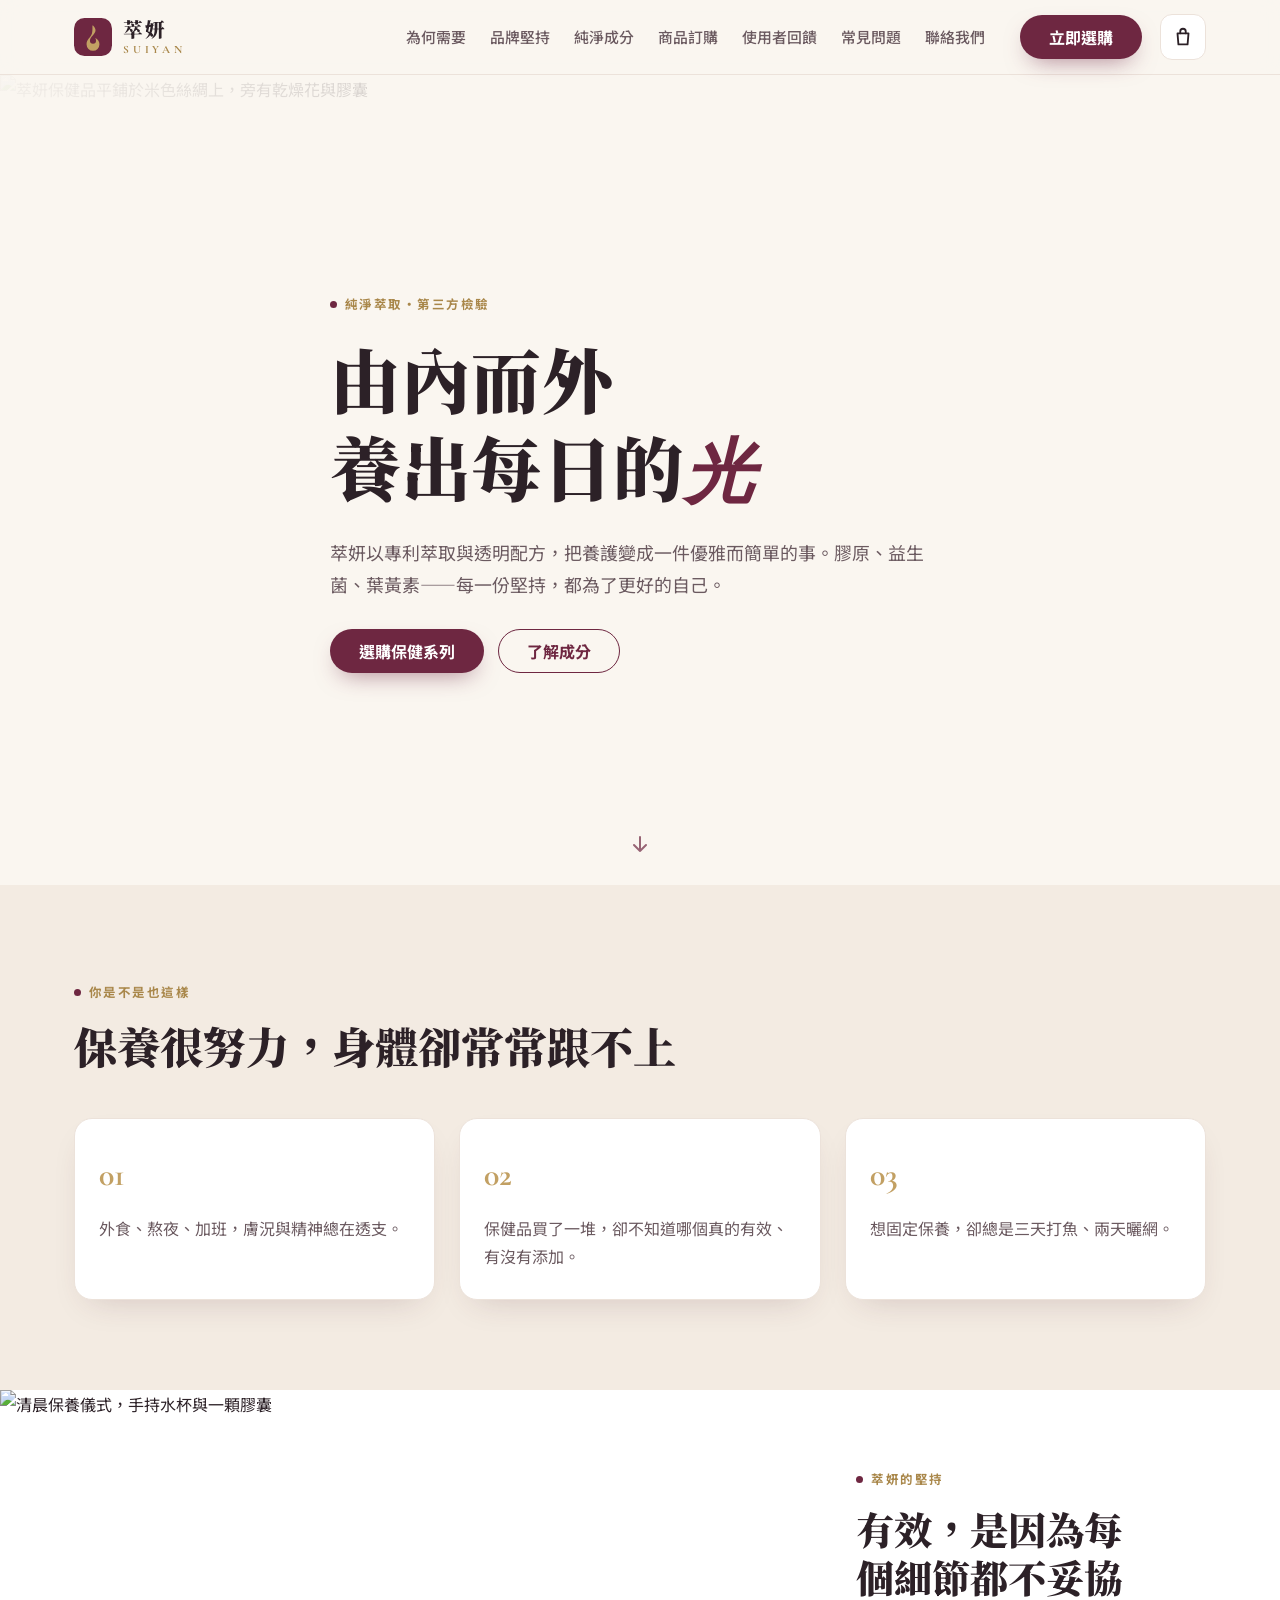
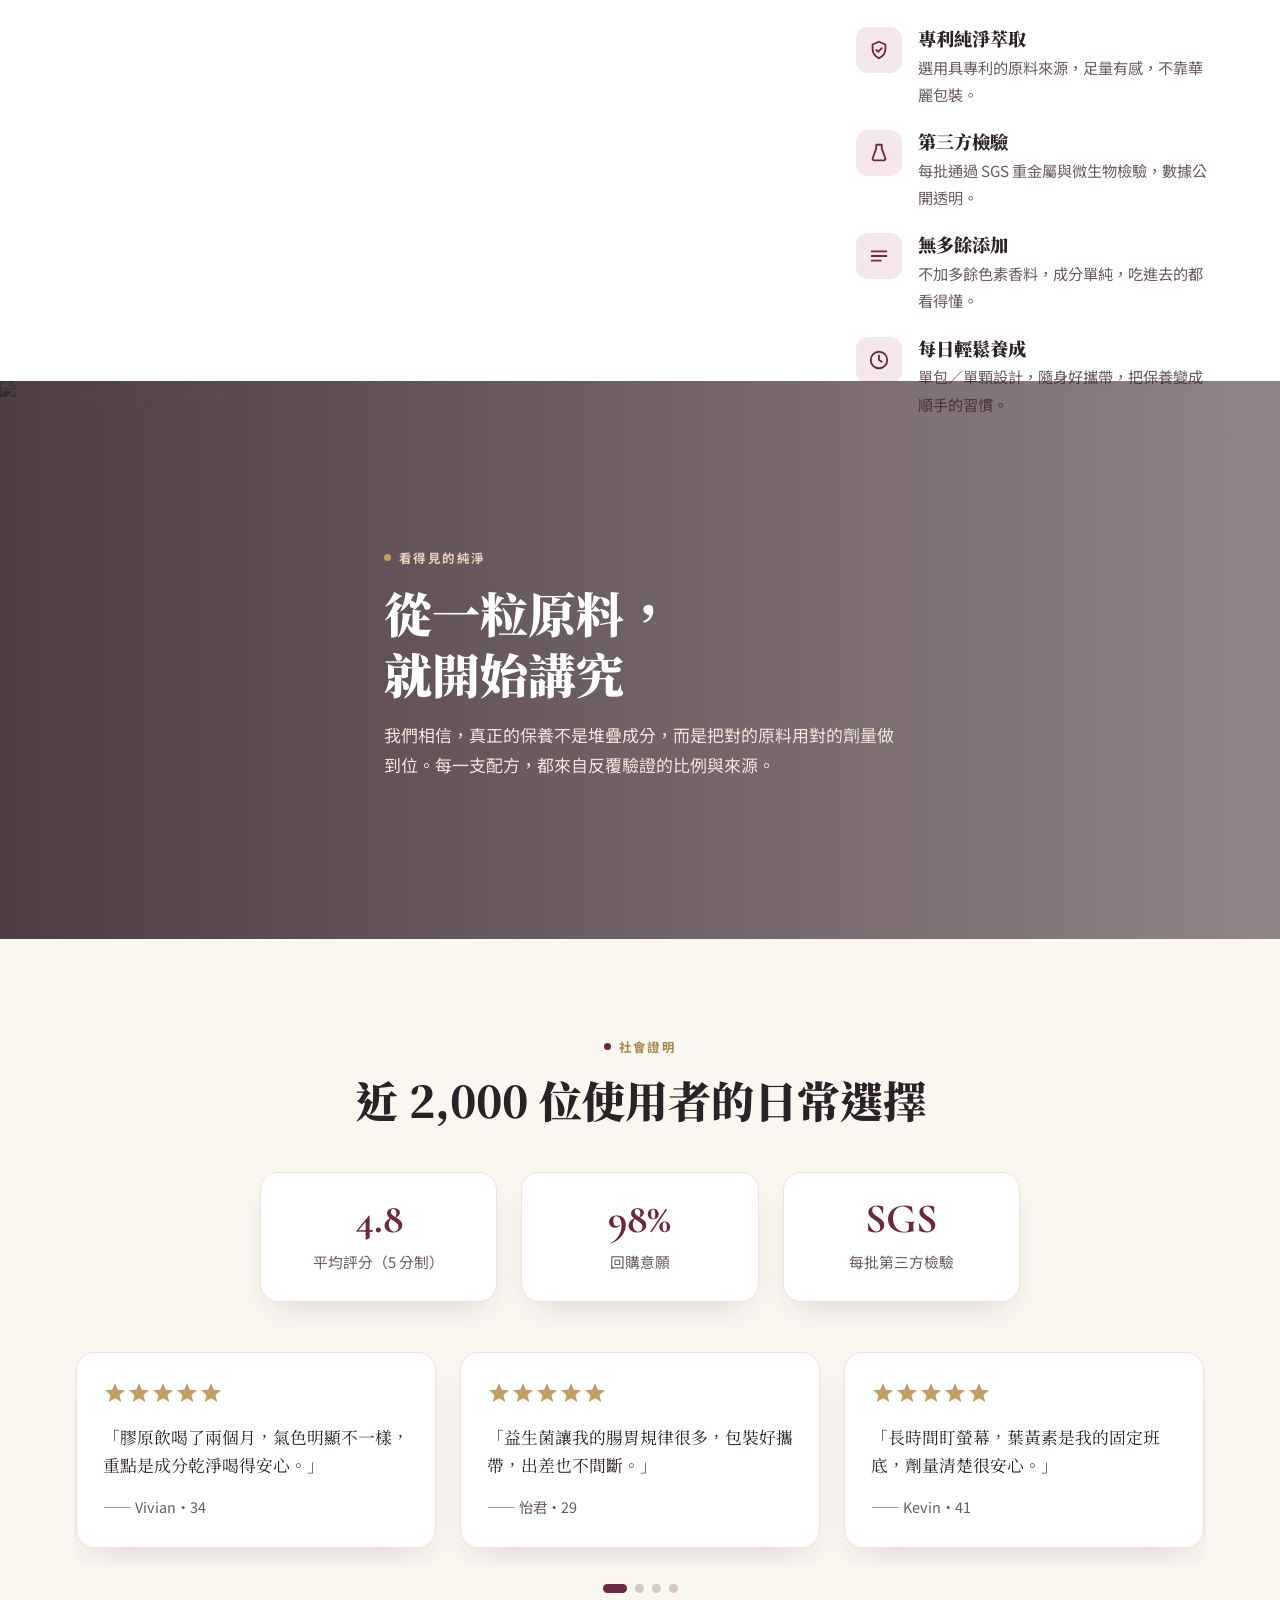
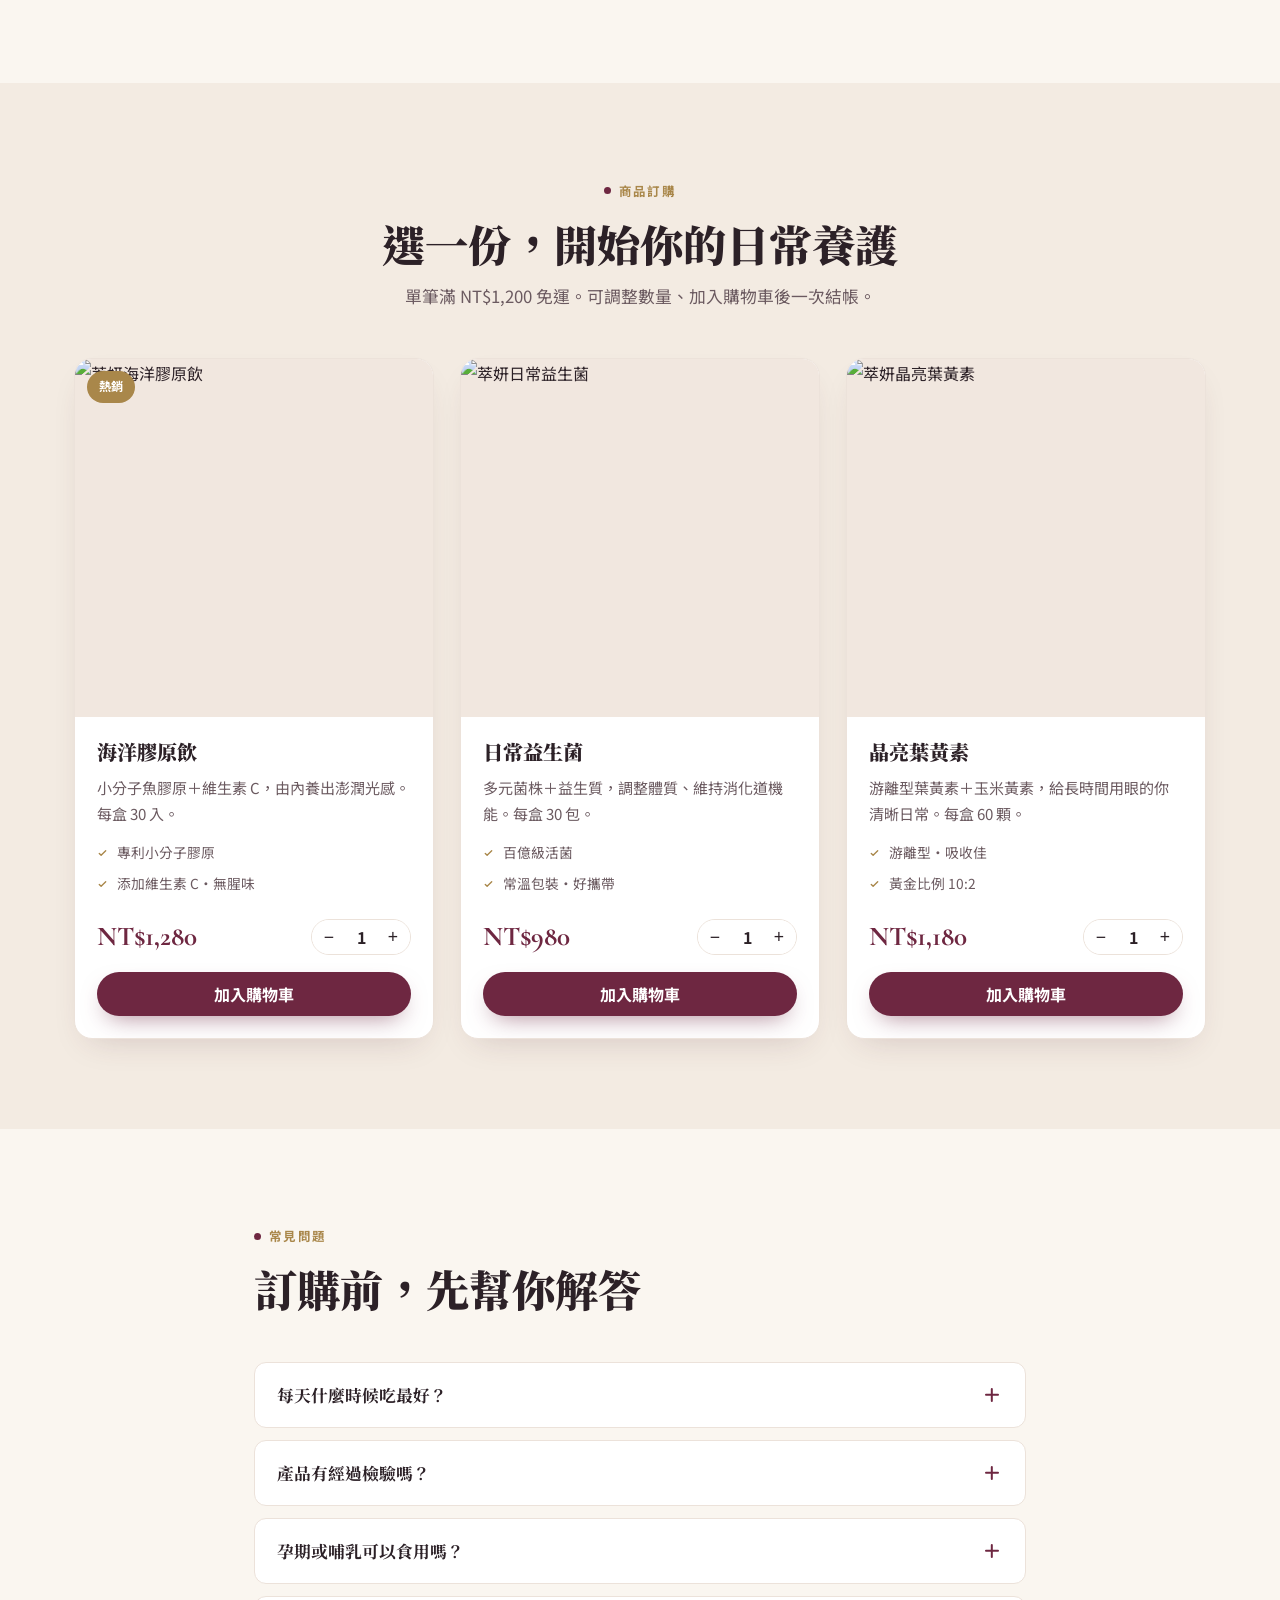
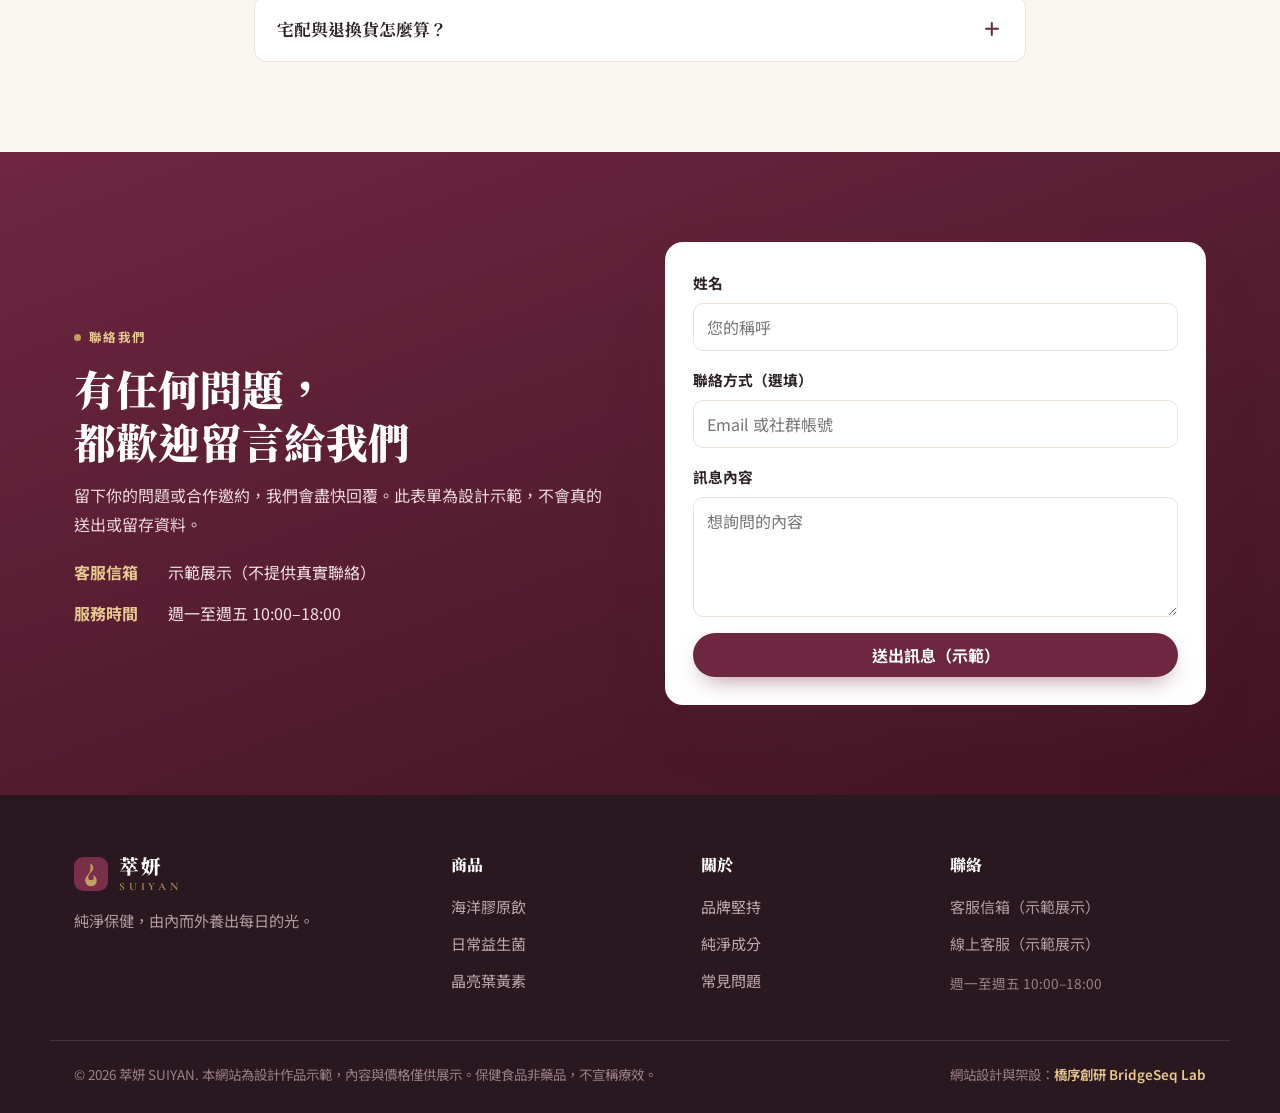
==== index.html @ cebebd24 "deploy suiyan full-image one-page landing (text + assets)" ====
<!DOCTYPE html>
<html lang="zh-Hant">
<head>
<meta charset="UTF-8">
<meta name="viewport" content="width=device-width, initial-scale=1">
<title>萃妍 SUIYAN｜由內而外的純淨保健・膠原・益生菌・葉黃素</title>
<meta name="description" content="萃妍 SUIYAN 是台灣純淨保健品牌，主打海洋膠原、日常益生菌與晶亮葉黃素。專利萃取、第三方檢驗、無多餘添加，把養護變成每日的儀式。線上訂購、宅配到府。">
<meta name="keywords" content="保健食品,膠原蛋白,益生菌,葉黃素,養顏,保養,維他命,女性保健,台灣保健品牌">
<link rel="canonical" href="https://izzo24.github.io/suiyan/">
<meta property="og:type" content="website">
<meta property="og:locale" content="zh_TW">
<meta property="og:site_name" content="萃妍 SUIYAN">
<meta property="og:title" content="萃妍 SUIYAN｜由內而外的純淨保健">
<meta property="og:description" content="海洋膠原、日常益生菌、晶亮葉黃素。專利萃取、第三方檢驗、無多餘添加，養出每日的光。">
<meta property="og:url" content="https://izzo24.github.io/suiyan/">
<meta property="og:image" content="https://izzo24.github.io/suiyan/images/hero.webp">
<meta name="twitter:card" content="summary_large_image">
<meta name="theme-color" content="#6e2741">
<link rel="icon" href="data:image/svg+xml,%3Csvg xmlns='http://www.w3.org/2000/svg' viewBox='0 0 32 32'%3E%3Crect width='32' height='32' rx='8' fill='%236e2741'/%3E%3Cpath d='M16 7c4 4 2 7-0 9-2 2-3 3.5-3 6a3 3 0 006 0c0-1-.3-2-1-3 2.5 1 4 3.2 4 6a6 6 0 11-12 0c0-4.6 4-6.6 5-10 .4-1.3.5-2.6 1-8z' fill='%23c2a063'/%3E%3C/svg%3E">
<link rel="preconnect" href="https://fonts.googleapis.com">
<link rel="preconnect" href="https://fonts.gstatic.com" crossorigin>
<link href="https://fonts.googleapis.com/css2?family=Cormorant+Garamond:wght@500;600;700&family=Noto+Serif+TC:wght@500;600;700;900&family=Noto+Sans+TC:wght@400;500;700&display=swap" rel="stylesheet">
<link rel="stylesheet" href="./assets/style.css">
<script type="application/ld+json">
{
  "@context":"https://schema.org",
  "@graph":[
    {"@type":"Organization","@id":"https://izzo24.github.io/suiyan/#org","name":"萃妍 SUIYAN","url":"https://izzo24.github.io/suiyan/","logo":"https://izzo24.github.io/suiyan/images/hero.webp","description":"台灣純淨保健品牌，膠原、益生菌、葉黃素。","areaServed":"TW"},
    {"@type":"WebSite","@id":"https://izzo24.github.io/suiyan/#web","url":"https://izzo24.github.io/suiyan/","name":"萃妍 SUIYAN","inLanguage":"zh-Hant","publisher":{"@id":"https://izzo24.github.io/suiyan/#org"}},
    {"@type":"Product","name":"萃妍保健系列","image":"https://izzo24.github.io/suiyan/images/p-collagen.webp","description":"海洋膠原、日常益生菌、晶亮葉黃素，專利萃取、第三方檢驗。","brand":{"@id":"https://izzo24.github.io/suiyan/#org"},"offers":{"@type":"AggregateOffer","priceCurrency":"TWD","lowPrice":"980","highPrice":"1280","offerCount":"3","availability":"https://schema.org/InStock"},"aggregateRating":{"@type":"AggregateRating","ratingValue":"4.8","reviewCount":"1924"}},
    {"@type":"FAQPage","mainEntity":[
      {"@type":"Question","name":"每天什麼時候吃最好？","acceptedAnswer":{"@type":"Answer","text":"膠原與葉黃素建議隨餐或餐後食用、吸收較佳；益生菌建議空腹或睡前。可依個人作息固定時間養成習慣。"}},
      {"@type":"Question","name":"產品有經過檢驗嗎？","acceptedAnswer":{"@type":"Answer","text":"全系列通過第三方 SGS 重金屬與微生物檢驗，並採用具專利的原料來源，成分透明。"}},
      {"@type":"Question","name":"孕期或哺乳可以食用嗎？","acceptedAnswer":{"@type":"Answer","text":"保健食品非藥品，孕期、哺乳或有特殊疾病、服藥者，建議先諮詢醫師或藥師後再食用。"}},
      {"@type":"Question","name":"宅配與退換貨？","acceptedAnswer":{"@type":"Answer","text":"全台本島宅配，單筆滿 NT$1,200 免運。未拆封商品 7 天鑑賞期內可退換。"}}
    ]},
    {"@type":"BreadcrumbList","itemListElement":[
      {"@type":"ListItem","position":1,"name":"首頁","item":"https://izzo24.github.io/suiyan/"},
      {"@type":"ListItem","position":2,"name":"商品","item":"https://izzo24.github.io/suiyan/#shop"},
      {"@type":"ListItem","position":3,"name":"聯絡","item":"https://izzo24.github.io/suiyan/#contact"}
    ]}
  ]
}
</script>
</head>
<body data-currency="NT$" data-ship-free="1200" data-ship-fee="120" data-add-label="已加入購物車" data-cart-title="購物車">
<a class="skip" href="#main">跳至主要內容</a>

<header class="nav" id="top">
  <div class="wrap nav__in">
    <a class="brand" href="#top" aria-label="萃妍 SUIYAN 首頁">
      <svg class="brand__mk" viewBox="0 0 40 40" width="38" height="38" aria-hidden="true"><rect width="40" height="40" rx="11" fill="#6e2741"/><path d="M20 8c4.5 4.4 2.4 7.6.2 9.8C18 20 16.8 21.6 16.8 24a3.2 3.2 0 006.4 0c0-1-.3-2-.9-2.9 2.7 1.1 4.5 3.6 4.5 6.6a6.8 6.8 0 11-13.6 0c0-5 4.4-7.2 5.6-11 .5-1.6.7-3.4.6-8.7z" fill="#c2a063"/></svg>
      <span class="brand__tx"><b>萃妍</b><i>SUIYAN</i></span>
    </a>
    <nav class="menu" id="menu" aria-label="主選單">
      <a href="#problem">為何需要</a>
      <a href="#why">品牌堅持</a>
      <a href="#ingredient">純淨成分</a>
      <a href="#shop">商品訂購</a>
      <a href="#reviews">使用者回饋</a>
      <a href="#faq">常見問題</a>
      <a href="#contact">聯絡我們</a>
    </nav>
    <a class="btn btn--cta nav__cta" href="#shop">立即選購</a>
    <button class="burger" id="burger" aria-label="開啟選單" aria-expanded="false" aria-controls="menu"><span></span><span></span><span></span></button>
  </div>
</header>

<main id="main">

  <!-- ① Hero 全圖 -->
  <section class="hero imgblock" id="hero">
    <div class="imgblock__bg"><img src="./images/hero.webp" alt="萃妍保健品平鋪於米色絲綢上，旁有乾燥花與膠囊" width="1376" height="768" fetchpriority="high"></div>
    <div class="wrap hero__in">
      <span class="eyebrow"><span class="dot"></span>純淨萃取・第三方檢驗</span>
      <h1>由內而外<br>養出每日的<span class="hl">光</span></h1>
      <p class="lede">萃妍以專利萃取與透明配方，把養護變成一件優雅而簡單的事。膠原、益生菌、葉黃素——每一份堅持，都為了更好的自己。</p>
      <div class="hero__cta">
        <a class="btn btn--cta" href="#shop">選購保健系列</a>
        <a class="btn btn--ghost" href="#ingredient">了解成分</a>
      </div>
    </div>
    <a class="scrollcue" href="#problem" aria-label="向下捲動"><svg viewBox="0 0 24 24" width="24" height="24" aria-hidden="true"><path d="M12 5v14M6 13l6 6 6-6" fill="none" stroke="currentColor" stroke-width="2" stroke-linecap="round" stroke-linejoin="round"/></svg></a>
  </section>

  <!-- ② 痛點 -->
  <section class="problem" id="problem">
    <div class="wrap problem__in">
      <header class="sec-head sec-head--left">
        <span class="eyebrow eyebrow--gold"><span class="dot"></span>你是不是也這樣</span>
        <h2>保養很努力，身體卻常常跟不上</h2>
      </header>
      <ul class="pains">
        <li><span class="pains__n">01</span><p>外食、熬夜、加班，膚況與精神總在透支。</p></li>
        <li><span class="pains__n">02</span><p>保健品買了一堆，卻不知道哪個真的有效、有沒有添加。</p></li>
        <li><span class="pains__n">03</span><p>想固定保養，卻總是三天打魚、兩天曬網。</p></li>
      </ul>
    </div>
  </section>

  <!-- ③ 解決方案 / 特色 -->
  <section class="why imgblock imgblock--split" id="why">
    <div class="imgblock__media"><img src="./images/lifestyle.webp" alt="清晨保養儀式，手持水杯與一顆膠囊" width="1200" height="896" loading="lazy"></div>
    <div class="why__copy">
      <span class="eyebrow eyebrow--gold"><span class="dot"></span>萃妍的堅持</span>
      <h2>有效，是因為每個細節都不妥協</h2>
      <div class="feats">
        <div class="feat"><span class="feat__ic"><svg viewBox="0 0 24 24" width="22" height="22" aria-hidden="true"><path d="M12 3l7 3v5c0 4.4-3 8-7 10-4-2-7-5.6-7-10V6l7-3z" fill="none" stroke="currentColor" stroke-width="2" stroke-linejoin="round"/><path d="M9 12l2 2 4-4" fill="none" stroke="currentColor" stroke-width="2" stroke-linecap="round" stroke-linejoin="round"/></svg></span><div><h3>專利純淨萃取</h3><p>選用具專利的原料來源，足量有感，不靠華麗包裝。</p></div></div>
        <div class="feat"><span class="feat__ic"><svg viewBox="0 0 24 24" width="22" height="22" aria-hidden="true"><path d="M9 3h6v4l4 11a2 2 0 01-2 2H7a2 2 0 01-2-2L9 7V3z" fill="none" stroke="currentColor" stroke-width="2" stroke-linejoin="round"/></svg></span><div><h3>第三方檢驗</h3><p>每批通過 SGS 重金屬與微生物檢驗，數據公開透明。</p></div></div>
        <div class="feat"><span class="feat__ic"><svg viewBox="0 0 24 24" width="22" height="22" aria-hidden="true"><path d="M4 7h16M4 12h16M4 17h10" stroke="currentColor" stroke-width="2" stroke-linecap="round"/></svg></span><div><h3>無多餘添加</h3><p>不加多餘色素香料，成分單純，吃進去的都看得懂。</p></div></div>
        <div class="feat"><span class="feat__ic"><svg viewBox="0 0 24 24" width="22" height="22" aria-hidden="true"><circle cx="12" cy="12" r="9" fill="none" stroke="currentColor" stroke-width="2"/><path d="M12 7v5l3 2" fill="none" stroke="currentColor" stroke-width="2" stroke-linecap="round" stroke-linejoin="round"/></svg></span><div><h3>每日輕鬆養成</h3><p>單包／單顆設計，隨身好攜帶，把保養變成順手的習慣。</p></div></div>
      </div>
    </div>
  </section>

  <!-- ⑤ 成分全圖 -->
  <section class="ingredient imgblock" id="ingredient">
    <div class="imgblock__bg imgblock__bg--dim"><img src="./images/ingredient.webp" alt="海洋膠原粉末與植萃成分特寫" width="1200" height="896" loading="lazy"></div>
    <div class="wrap ingredient__in">
      <span class="eyebrow eyebrow--w"><span class="dot"></span>看得見的純淨</span>
      <h2>從一粒原料，<br>就開始講究</h2>
      <p>我們相信，真正的保養不是堆疊成分，而是把對的原料用對的劑量做到位。每一支配方，都來自反覆驗證的比例與來源。</p>
    </div>
  </section>

  <!-- ④ 社會證明 -->
  <section class="proof" id="reviews">
    <div class="wrap">
      <header class="sec-head">
        <span class="eyebrow eyebrow--gold eyebrow--c"><span class="dot"></span>社會證明</span>
        <h2>近 2,000 位使用者的日常選擇</h2>
      </header>
      <div class="stats3">
        <div class="stat3"><b>4.8</b><span>平均評分（5 分制）</span></div>
        <div class="stat3"><b>98%</b><span>回購意願</span></div>
        <div class="stat3"><b>SGS</b><span>每批第三方檢驗</span></div>
      </div>
      <div class="rev-track" id="revTrack">
        <figure class="card rev"><div class="stars" data-rating="5" role="img" aria-label="五顆星"></div><blockquote>「膠原飲喝了兩個月，氣色明顯不一樣，重點是成分乾淨喝得安心。」</blockquote><figcaption>—— Vivian・34</figcaption></figure>
        <figure class="card rev"><div class="stars" data-rating="5" role="img" aria-label="五顆星"></div><blockquote>「益生菌讓我的腸胃規律很多，包裝好攜帶，出差也不間斷。」</blockquote><figcaption>—— 怡君・29</figcaption></figure>
        <figure class="card rev"><div class="stars" data-rating="5" role="img" aria-label="五顆星"></div><blockquote>「長時間盯螢幕，葉黃素是我的固定班底，劑量清楚很安心。」</blockquote><figcaption>—— Kevin・41</figcaption></figure>
        <figure class="card rev"><div class="stars" data-rating="4" role="img" aria-label="四顆星"></div><blockquote>「質感很好，回購很方便。希望之後有更多組合優惠。」</blockquote><figcaption>—— 雅婷・37</figcaption></figure>
      </div>
      <div class="rev-dots" id="revDots" aria-hidden="true"></div>
    </div>
  </section>

  <!-- 商品區 + 購物車 -->
  <section class="shop" id="shop">
    <div class="wrap">
      <header class="sec-head">
        <span class="eyebrow eyebrow--gold eyebrow--c"><span class="dot"></span>商品訂購</span>
        <h2>選一份，開始你的日常養護</h2>
        <p>單筆滿 NT$1,200 免運。可調整數量、加入購物車後一次結帳。</p>
      </header>
      <div class="shopgrid">
        <article class="shopcard">
          <div class="shopcard__img"><img src="./images/p-collagen.webp" alt="萃妍海洋膠原飲" width="600" height="600" loading="lazy"><span class="tag tag--gold">熱銷</span></div>
          <div class="shopcard__body">
            <h3>海洋膠原飲</h3>
            <p>小分子魚膠原＋維生素 C，由內養出澎潤光感。每盒 30 入。</p>
            <ul class="spec"><li>專利小分子膠原</li><li>添加維生素 C・無腥味</li></ul>
            <div class="shopcard__buy">
              <span class="price">NT$1,280</span>
              <div class="qtypick" aria-label="數量"><button class="qtypick__b" data-d="dec" type="button" aria-label="減少">−</button><span class="qtypick__n">1</span><button class="qtypick__b" data-d="inc" type="button" aria-label="增加">+</button></div>
            </div>
            <button class="btn btn--cta btn--block add" data-name="海洋膠原飲（30入）">加入購物車</button>
          </div>
        </article>
        <article class="shopcard">
          <div class="shopcard__img"><img src="./images/p-probiotic.webp" alt="萃妍日常益生菌" width="600" height="600" loading="lazy"></div>
          <div class="shopcard__body">
            <h3>日常益生菌</h3>
            <p>多元菌株＋益生質，調整體質、維持消化道機能。每盒 30 包。</p>
            <ul class="spec"><li>百億級活菌</li><li>常溫包裝・好攜帶</li></ul>
            <div class="shopcard__buy">
              <span class="price">NT$980</span>
              <div class="qtypick" aria-label="數量"><button class="qtypick__b" data-d="dec" type="button" aria-label="減少">−</button><span class="qtypick__n">1</span><button class="qtypick__b" data-d="inc" type="button" aria-label="增加">+</button></div>
            </div>
            <button class="btn btn--cta btn--block add" data-name="日常益生菌（30包）">加入購物車</button>
          </div>
        </article>
        <article class="shopcard">
          <div class="shopcard__img"><img src="./images/p-lutein.webp" alt="萃妍晶亮葉黃素" width="600" height="600" loading="lazy"></div>
          <div class="shopcard__body">
            <h3>晶亮葉黃素</h3>
            <p>游離型葉黃素＋玉米黃素，給長時間用眼的你清晰日常。每盒 60 顆。</p>
            <ul class="spec"><li>游離型・吸收佳</li><li>黃金比例 10:2</li></ul>
            <div class="shopcard__buy">
              <span class="price">NT$1,180</span>
              <div class="qtypick" aria-label="數量"><button class="qtypick__b" data-d="dec" type="button" aria-label="減少">−</button><span class="qtypick__n">1</span><button class="qtypick__b" data-d="inc" type="button" aria-label="增加">+</button></div>
            </div>
            <button class="btn btn--cta btn--block add" data-name="晶亮葉黃素（60顆）">加入購物車</button>
          </div>
        </article>
      </div>
    </div>
  </section>

  <!-- FAQ -->
  <section class="faq" id="faq">
    <div class="wrap faq__in">
      <header class="sec-head sec-head--left">
        <span class="eyebrow eyebrow--gold"><span class="dot"></span>常見問題</span>
        <h2>訂購前，先幫你解答</h2>
      </header>
      <div class="acc" id="acc">
        <div class="acc__item"><button class="acc__q" aria-expanded="false">每天什麼時候吃最好？<span class="acc__ic" aria-hidden="true"></span></button><div class="acc__a"><p>膠原與葉黃素建議隨餐或餐後食用、吸收較佳；益生菌建議空腹或睡前。可依個人作息固定時間養成習慣。</p></div></div>
        <div class="acc__item"><button class="acc__q" aria-expanded="false">產品有經過檢驗嗎？<span class="acc__ic" aria-hidden="true"></span></button><div class="acc__a"><p>全系列通過第三方 SGS 重金屬與微生物檢驗，並採用具專利的原料來源，成分透明。</p></div></div>
        <div class="acc__item"><button class="acc__q" aria-expanded="false">孕期或哺乳可以食用嗎？<span class="acc__ic" aria-hidden="true"></span></button><div class="acc__a"><p>保健食品非藥品，孕期、哺乳或有特殊疾病、服藥者，建議先諮詢醫師或藥師後再食用。</p></div></div>
        <div class="acc__item"><button class="acc__q" aria-expanded="false">宅配與退換貨怎麼算？<span class="acc__ic" aria-hidden="true"></span></button><div class="acc__a"><p>全台本島宅配，單筆滿 NT$1,200 免運。未拆封商品於 7 天鑑賞期內可退換（此為示範說明）。</p></div></div>
      </div>
    </div>
  </section>

  <!-- 聯絡 CTA + 表單 -->
  <section class="contact" id="contact">
    <div class="wrap contact__in">
      <div class="contact__copy">
        <span class="eyebrow eyebrow--gold"><span class="dot"></span>聯絡我們</span>
        <h2>有任何問題，<br>都歡迎留言給我們</h2>
        <p>留下你的問題或合作邀約，我們會盡快回覆。此表單為設計示範，不會真的送出或留存資料。</p>
        <ul class="contact__meta">
          <li><b>客服信箱</b><span>示範展示（不提供真實聯絡）</span></li>
          <li><b>服務時間</b><span>週一至週五 10:00–18:00</span></li>
        </ul>
      </div>
      <form class="contactform" id="contactForm" novalidate>
        <label class="cfield"><span>姓名</span><input type="text" name="name" placeholder="您的稱呼" autocomplete="off" required></label>
        <label class="cfield"><span>聯絡方式（選填）</span><input type="text" name="contact" placeholder="Email 或社群帳號" autocomplete="off"></label>
        <label class="cfield"><span>訊息內容</span><textarea name="msg" rows="4" placeholder="想詢問的內容"></textarea></label>
        <button type="submit" class="btn btn--cta btn--block">送出訊息（示範）</button>
      </form>
    </div>
  </section>

</main>

<footer class="foot">
  <div class="wrap foot__in">
    <div class="foot__brand">
      <a class="brand brand--foot" href="#top" aria-label="萃妍 SUIYAN">
        <svg class="brand__mk" viewBox="0 0 40 40" width="34" height="34" aria-hidden="true"><rect width="40" height="40" rx="11" fill="#7a2e49"/><path d="M20 8c4.5 4.4 2.4 7.6.2 9.8C18 20 16.8 21.6 16.8 24a3.2 3.2 0 006.4 0c0-1-.3-2-.9-2.9 2.7 1.1 4.5 3.6 4.5 6.6a6.8 6.8 0 11-13.6 0c0-5 4.4-7.2 5.6-11 .5-1.6.7-3.4.6-8.7z" fill="#c2a063"/></svg>
        <span class="brand__tx"><b>萃妍</b><i>SUIYAN</i></span>
      </a>
      <p>純淨保健，由內而外養出每日的光。</p>
    </div>
    <nav class="foot__col" aria-label="商品"><h4>商品</h4><a href="#shop">海洋膠原飲</a><a href="#shop">日常益生菌</a><a href="#shop">晶亮葉黃素</a></nav>
    <nav class="foot__col" aria-label="關於"><h4>關於</h4><a href="#why">品牌堅持</a><a href="#ingredient">純淨成分</a><a href="#faq">常見問題</a></nav>
    <div class="foot__col"><h4>聯絡</h4><span class="foot__static">客服信箱（示範展示）</span><span class="foot__static">線上客服（示範展示）</span><p class="foot__hours">週一至週五 10:00–18:00</p></div>
  </div>
  <div class="wrap foot__btm">
    <small>© 2026 萃妍 SUIYAN. 本網站為設計作品示範，內容與價格僅供展示。保健食品非藥品，不宣稱療效。</small>
    <small class="foot__credit">網站設計與架設：<a href="https://bridgeseqlab.com" target="_blank" rel="noopener">橋序創研 BridgeSeq Lab</a></small>
  </div>
</footer>

<a class="floatcta" href="#shop" aria-label="前往選購">立即選購</a>
<button class="totop" id="totop" aria-label="回到頂端"><svg viewBox="0 0 24 24" width="22" height="22" aria-hidden="true"><path d="M12 19V6M6 12l6-6 6 6" fill="none" stroke="currentColor" stroke-width="2.2" stroke-linecap="round" stroke-linejoin="round"/></svg></button>
<div class="toast" id="toast" role="status" aria-live="polite"></div>
<script src="./assets/app.js" defer></script>
</body>
</html>
---- assets/style.css ----
:root{
  --bg:#faf6f0; --ink:#2c2127; --ink-2:#6b5a60; --wine:#6e2741; --wine-d:#511b30;
  --rose:#c98a8a; --gold:#c2a063; --gold-d:#a9874a; --line:#ece2da; --panel:#ffffff; --cream-2:#f3ebe2;
  --r:18px; --r-sm:12px; --maxw:1180px;
  --shadow:0 14px 34px -16px rgba(80,40,55,.22); --shadow-lg:0 28px 64px -26px rgba(80,40,55,.34);
  --serif:"Noto Serif TC",serif; --cor:"Cormorant Garamond",serif; --tc:"Noto Sans TC",system-ui,sans-serif;
  --c-accent:#6e2741; --c-accent2:#a9874a; --c-ink:#2c2127; --c-muted:#6b5a60; --c-panel:#ffffff; --c-soft:#faf6f0; --c-line:#ece2da; --c-onacc:#ffffff;
}
*{box-sizing:border-box;margin:0;padding:0}
html{scroll-behavior:smooth;-webkit-text-size-adjust:100%}
body{font-family:var(--tc);color:var(--ink);background:var(--bg);line-height:1.78;overflow-x:hidden}
img{max-width:100%;height:auto;display:block}
a{color:inherit;text-decoration:none}
h1,h2,h3,h4{line-height:1.26;text-wrap:balance;font-family:var(--serif);font-weight:900}
p{text-wrap:pretty}
.wrap{width:100%;max-width:var(--maxw);margin:0 auto;padding:0 24px}
.skip{position:absolute;left:-999px;top:0;background:var(--wine);color:#fff;padding:10px 16px;border-radius:0 0 10px 0;z-index:300}
.skip:focus{left:0}

.btn{display:inline-flex;align-items:center;justify-content:center;gap:8px;font-family:var(--tc);font-weight:700;font-size:1rem;padding:13px 28px;border-radius:999px;border:1.5px solid transparent;cursor:pointer;transition:.22s ease;white-space:nowrap;line-height:1}
.btn--cta{background:var(--wine);color:#fff;box-shadow:0 10px 24px -10px rgba(110,39,65,.6)}
.btn--cta:hover{background:var(--wine-d);transform:translateY(-2px)}
.btn--ghost{background:transparent;color:var(--wine);border-color:var(--wine)}
.btn--ghost:hover{background:var(--wine);color:#fff}
.btn--block{width:100%}

.eyebrow{display:inline-flex;align-items:center;gap:8px;font-family:var(--tc);font-weight:700;font-size:.78rem;letter-spacing:.2em;color:var(--gold-d)}
.eyebrow .dot{width:7px;height:7px;border-radius:50%;background:var(--wine);display:inline-block}
.eyebrow--gold{color:var(--gold-d)}.eyebrow--w{color:#e8d2b8}.eyebrow--w .dot{background:var(--gold)}
.eyebrow--c{justify-content:center}
.sec-head{max-width:680px;margin:0 auto 46px;text-align:center}
.sec-head--left{text-align:left;margin-left:0}
.sec-head h2{font-size:clamp(1.8rem,3.8vw,2.7rem);margin:14px 0 12px}
.sec-head p{color:var(--ink-2);font-size:1.05rem}

.nav{position:sticky;top:0;z-index:100;background:rgba(250,246,240,.86);backdrop-filter:blur(12px);border-bottom:1px solid var(--line)}
.nav__in{display:flex;align-items:center;gap:18px;height:74px}
.brand{display:flex;align-items:center;gap:11px}
.brand__tx{display:flex;flex-direction:column;line-height:1.1;gap:4px}
.brand__tx b{font-family:var(--serif);font-size:1.24rem;font-weight:900;letter-spacing:.08em;color:var(--ink)}
.brand__tx i{font-family:var(--cor);font-style:normal;font-weight:700;font-size:.7rem;letter-spacing:.34em;color:var(--gold-d)}
.menu{display:flex;gap:2px;margin-left:auto}
.menu a{font-size:.93rem;font-weight:500;color:var(--ink-2);padding:8px 11px;border-radius:8px;transition:.18s}
.menu a:hover{color:var(--wine);background:#f1e7df}
.nav__cta{margin-left:6px}
.burger{display:none;flex-direction:column;gap:5px;width:46px;height:46px;border:1px solid var(--line);border-radius:12px;background:#fff;cursor:pointer;align-items:center;justify-content:center}
.burger span{width:22px;height:2.4px;background:var(--wine);border-radius:2px;transition:.25s}
.burger[aria-expanded="true"] span:nth-child(1){transform:translateY(7.4px) rotate(45deg)}
.burger[aria-expanded="true"] span:nth-child(2){opacity:0}
.burger[aria-expanded="true"] span:nth-child(3){transform:translateY(-7.4px) rotate(-45deg)}

section{padding:90px 0}

/* image blocks */
.imgblock{position:relative}
.imgblock__bg{position:absolute;inset:0;z-index:0}
.imgblock__bg img{width:100%;height:100%;object-fit:cover}
.imgblock__bg--dim::after{content:"";position:absolute;inset:0;background:linear-gradient(90deg,rgba(40,20,30,.82),rgba(40,20,30,.5))}

/* hero */
.hero{min-height:90vh;display:flex;align-items:center;overflow:hidden}
.hero .imgblock__bg::after{content:"";position:absolute;inset:0;background:linear-gradient(90deg,rgba(250,246,240,.96) 0%,rgba(250,246,240,.8) 40%,rgba(250,246,240,.25) 100%)}
.hero__in{position:relative;z-index:2;max-width:620px;padding:90px 0}
.hero h1{font-size:clamp(2.6rem,6vw,4.4rem);margin:18px 0 18px;letter-spacing:.01em}
.hero h1 .hl{color:var(--wine);font-style:italic;font-family:var(--cor)}
.lede{font-size:1.12rem;color:var(--ink-2);max-width:34em}
.hero__cta{display:flex;gap:14px;margin-top:28px;flex-wrap:wrap}
.scrollcue{position:absolute;left:50%;bottom:22px;transform:translateX(-50%);color:var(--wine);z-index:2;opacity:.7;animation:bob 1.8s ease-in-out infinite}
@keyframes bob{0%,100%{transform:translate(-50%,0)}50%{transform:translate(-50%,7px)}}

/* problem */
.problem{background:var(--cream-2)}
.pains{list-style:none;display:grid;grid-template-columns:repeat(3,1fr);gap:24px;margin-top:8px}
.pains li{background:var(--panel);border:1px solid var(--line);border-radius:var(--r);padding:28px 24px;box-shadow:var(--shadow)}
.pains__n{font-family:var(--cor);font-size:2rem;font-weight:700;color:var(--gold)}
.pains p{margin-top:10px;color:var(--ink-2)}

/* why split */
.imgblock--split{display:grid;grid-template-columns:1fr 1fr;gap:0;align-items:stretch;padding:0;background:var(--panel)}
.imgblock--split .imgblock__media{min-height:100%}
.imgblock--split .imgblock__media img{width:100%;height:100%;object-fit:cover;min-height:420px}
.why__copy{padding:72px clamp(24px,5vw,72px)}
.why__copy h2{font-size:clamp(1.7rem,3.2vw,2.4rem);margin:14px 0 26px}
.feats{display:flex;flex-direction:column;gap:22px}
.feat{display:flex;gap:16px;align-items:flex-start}
.feat__ic{flex:none;width:46px;height:46px;border-radius:12px;background:#f3e7ea;color:var(--wine);display:flex;align-items:center;justify-content:center}
.feat h3{font-size:1.14rem;margin-bottom:4px}
.feat p{color:var(--ink-2);font-size:.95rem}

/* ingredient full image */
.ingredient{min-height:62vh;display:flex;align-items:center;overflow:hidden;color:#fff}
.ingredient__in{position:relative;z-index:2;max-width:560px}
.ingredient h2{font-size:clamp(1.9rem,4vw,3rem);color:#fff;margin:14px 0 16px}
.ingredient p{color:#f0e6dc;font-size:1.06rem}

/* proof */
.proof{background:var(--bg)}
.stats3{display:grid;grid-template-columns:repeat(3,1fr);gap:24px;max-width:760px;margin:0 auto 44px}
.stat3{text-align:center;background:var(--panel);border:1px solid var(--line);border-radius:var(--r);padding:26px 18px;box-shadow:var(--shadow)}
.stat3 b{display:block;font-family:var(--cor);font-size:2.6rem;font-weight:700;color:var(--wine);line-height:1}
.stat3 span{display:block;margin-top:8px;color:var(--ink-2);font-size:.92rem}
.rev-track{display:flex;gap:24px;overflow-x:auto;scroll-snap-type:x mandatory;padding:6px 2px 18px;-webkit-overflow-scrolling:touch;scrollbar-width:none}
.rev-track::-webkit-scrollbar{display:none}
.card{background:var(--panel);border:1px solid var(--line);border-radius:var(--r);box-shadow:var(--shadow)}
.rev{flex:0 0 360px;max-width:88vw;scroll-snap-align:center;padding:28px 26px}
.rev blockquote{font-family:var(--serif);font-size:1.05rem;color:var(--ink);margin-bottom:14px;line-height:1.7}
.rev figcaption{color:var(--ink-2);font-size:.9rem}
.rev-dots{display:flex;gap:8px;justify-content:center;margin-top:18px}
.rev-dots button{width:9px;height:9px;border-radius:50%;border:none;background:#d9c8bd;cursor:pointer;transition:.2s;padding:0}
.rev-dots button[aria-current="true"]{background:var(--wine);width:24px;border-radius:999px}

/* shop */
.shop{background:var(--cream-2)}
.shopgrid{display:grid;grid-template-columns:repeat(3,1fr);gap:26px}
.shopcard{background:var(--panel);border:1px solid var(--line);border-radius:var(--r);overflow:hidden;box-shadow:var(--shadow);display:flex;flex-direction:column;transition:.25s}
.shopcard:hover{transform:translateY(-4px);box-shadow:var(--shadow-lg)}
.shopcard__img{position:relative;aspect-ratio:1/1;overflow:hidden;background:#f1e7df}
.shopcard__img img{width:100%;height:100%;object-fit:cover;transition:.5s}
.shopcard:hover .shopcard__img img{transform:scale(1.05)}
.tag{position:absolute;top:12px;left:12px;background:var(--wine);color:#fff;font-size:.76rem;font-weight:700;padding:5px 12px;border-radius:999px}
.tag--gold{background:var(--gold-d)}
.shopcard__body{padding:22px;display:flex;flex-direction:column;gap:10px;flex:1}
.shopcard__body h3{font-size:1.26rem}
.shopcard__body>p{color:var(--ink-2);font-size:.94rem}
.spec{list-style:none;display:flex;flex-direction:column;gap:6px;margin:2px 0}
.spec li{position:relative;padding-left:20px;font-size:.86rem;color:var(--ink-2)}
.spec li::before{content:"";position:absolute;left:0;top:8px;width:11px;height:11px;border-radius:50%;background-image:url("data:image/svg+xml,%3Csvg xmlns='http://www.w3.org/2000/svg' viewBox='0 0 24 24'%3E%3Cpath d='M5 12l4 4 10-10' fill='none' stroke='%23a9874a' stroke-width='3' stroke-linecap='round' stroke-linejoin='round'/%3E%3C/svg%3E");background-size:11px;background-repeat:no-repeat}
.shopcard__buy{display:flex;align-items:center;justify-content:space-between;gap:12px;margin-top:auto;padding-top:6px}
.price{font-family:var(--cor);font-size:1.7rem;font-weight:700;color:var(--wine);white-space:nowrap}
.qtypick{display:inline-flex;align-items:center;border:1px solid var(--line);border-radius:999px;overflow:hidden}
.qtypick__b{width:34px;height:34px;border:none;background:var(--panel);color:var(--ink);font-size:1.1rem;cursor:pointer;line-height:1}
.qtypick__b:hover{background:var(--wine);color:#fff}
.qtypick__n{min-width:30px;text-align:center;font-weight:700}

/* faq */
.faq{background:var(--bg)}
.faq__in{max-width:820px;margin:0 auto}
.acc{margin-top:26px;display:flex;flex-direction:column;gap:12px}
.acc__item{border:1px solid var(--line);border-radius:var(--r-sm);overflow:hidden;background:var(--panel)}
.acc__q{width:100%;text-align:left;background:none;border:none;padding:20px 22px;font-family:var(--serif);font-size:1.05rem;font-weight:700;color:var(--ink);cursor:pointer;display:flex;justify-content:space-between;align-items:center;gap:16px}
.acc__ic{flex:none;width:22px;height:22px;position:relative}
.acc__ic::before,.acc__ic::after{content:"";position:absolute;background:var(--wine);border-radius:2px;left:50%;top:50%}
.acc__ic::before{width:14px;height:2.4px;transform:translate(-50%,-50%)}
.acc__ic::after{width:2.4px;height:14px;transform:translate(-50%,-50%);transition:.25s}
.acc__q[aria-expanded="true"] .acc__ic::after{transform:translate(-50%,-50%) rotate(90deg);opacity:0}
.acc__a{max-height:0;overflow:hidden;transition:max-height .3s ease}
.acc__a p{padding:0 22px 20px;color:var(--ink-2)}

/* contact */
.contact{background:linear-gradient(160deg,var(--wine),#3f1322);color:#fff}
.contact__in{display:grid;grid-template-columns:1fr 1fr;gap:50px;align-items:center}
.contact__copy h2{font-size:clamp(1.8rem,3.6vw,2.6rem);color:#fff;margin:14px 0 14px}
.contact__copy>p{color:#ecd9df;margin-bottom:20px}
.contact .eyebrow{color:#e8c98e}.contact .eyebrow .dot{background:var(--gold)}
.contact__meta{list-style:none;display:flex;flex-direction:column;gap:12px}
.contact__meta li{display:flex;gap:14px}
.contact__meta b{color:#e8c98e;min-width:80px}
.contact__meta span{color:#f0e2e7}
.contactform{background:var(--panel);border-radius:var(--r);padding:28px;display:flex;flex-direction:column;gap:16px;box-shadow:var(--shadow-lg)}
.cfield{display:flex;flex-direction:column;gap:7px}
.cfield span{font-weight:700;color:var(--ink);font-size:.92rem}
.cfield input,.cfield textarea{width:100%;border:1px solid var(--line);border-radius:10px;padding:11px 13px;font-family:inherit;font-size:1rem;background:#fff;color:var(--ink)}
.cfield input.err{border-color:#d04a4a}
.cfield input:focus,.cfield textarea:focus{outline:2px solid var(--wine);outline-offset:1px;border-color:transparent}
.cf-done{text-align:center;color:var(--wine);padding:24px 0}
.cf-done h3{font-family:var(--serif);margin:10px 0 6px;color:var(--ink)}
.cf-done p{color:var(--ink-2);font-size:.94rem}

/* footer */
.foot{background:#2a1820;color:#d9c6cd;padding:60px 0 26px}
.foot__in{display:grid;grid-template-columns:1.6fr 1fr 1fr 1.2fr;gap:36px}
.brand--foot .brand__tx b{color:#fff}
.foot__brand p{margin-top:14px;color:#b69aa4;font-size:.95rem;max-width:24em}
.foot__col h4{color:#fff;font-size:1rem;margin-bottom:14px;font-family:var(--serif)}
.foot__col a{display:block;color:#c2a8b1;font-size:.94rem;padding:5px 0;transition:.18s}
.foot__col a:hover{color:#e8c98e}
.foot__hours{color:#9b8089;font-size:.85rem;margin-top:8px}
.foot__static{display:block;font-size:.94rem;padding:5px 0;color:#c2a8b1;opacity:.92}
.foot__btm{display:flex;justify-content:space-between;gap:14px;flex-wrap:wrap;border-top:1px solid rgba(255,255,255,.12);margin-top:40px;padding-top:22px}
.foot__btm small{color:#9b8089;font-size:.84rem}
.foot__credit a{color:#e8c98e;font-weight:600}
.foot__credit a:hover{text-decoration:underline}

/* floating cta */
.floatcta{position:fixed;left:50%;bottom:18px;transform:translateX(-50%) translateY(30px);background:var(--wine);color:#fff;font-weight:700;padding:13px 30px;border-radius:999px;box-shadow:var(--shadow-lg);z-index:85;opacity:0;visibility:hidden;transition:.3s;font-size:.98rem}
.floatcta.show{opacity:1;visibility:visible;transform:translateX(-50%) translateY(0)}
.floatcta:hover{background:var(--wine-d)}

.totop{position:fixed;right:22px;bottom:22px;width:50px;height:50px;border-radius:50%;border:1.5px solid var(--gold);background:var(--panel);color:var(--wine);display:flex;align-items:center;justify-content:center;cursor:pointer;box-shadow:var(--shadow-lg);opacity:0;visibility:hidden;transform:translateY(14px);transition:.3s;z-index:90}
.totop.show{opacity:1;visibility:visible;transform:translateY(0)}
.totop:hover{background:var(--wine);color:#fff}

.toast{position:fixed;left:50%;bottom:80px;transform:translate(-50%,40px);background:#2a1820;color:#fff;padding:13px 22px;border-radius:999px;font-weight:600;font-size:.95rem;box-shadow:var(--shadow-lg);opacity:0;visibility:hidden;transition:.3s;z-index:120}
.toast.show{opacity:1;visibility:visible;transform:translate(-50%,0)}

.reveal{opacity:0;transform:translateY(22px);transition:opacity .6s ease,transform .6s ease}
.reveal.in{opacity:1;transform:none}

@media(max-width:980px){
  .menu{display:none}
  .imgblock--split{grid-template-columns:1fr}
  .imgblock--split .imgblock__media img{min-height:300px}
  .contact__in{grid-template-columns:1fr;gap:32px}
}
@media(max-width:860px){
  section{padding:64px 0}
  .nav__cta{display:none}.burger{display:flex}
  .menu{position:fixed;inset:74px 0 auto 0;flex-direction:column;gap:0;background:var(--bg);border-bottom:1px solid var(--line);padding:10px 24px 22px;transform:translateY(-130%);transition:transform .3s ease;box-shadow:var(--shadow);margin-left:0}
  .menu.open{display:flex;transform:translateY(0)}
  .menu a{padding:13px 6px;font-size:1.05rem;border-bottom:1px solid var(--line)}
  .pains,.stats3,.shopgrid{grid-template-columns:1fr}
  .hero__in{max-width:none}
}
@media(max-width:560px){
  .wrap{padding:0 18px}
  .foot__in{grid-template-columns:1fr 1fr}.foot__brand{grid-column:1/-1}
  .shopcard__buy{flex-wrap:wrap}
}
@media(prefers-reduced-motion:reduce){*{scroll-behavior:auto!important;transition:none!important;animation:none!important}.reveal{opacity:1;transform:none}}

/* ===== 購物車 / 結帳 ===== */
.cartbtn{position:relative;display:inline-flex;align-items:center;justify-content:center;width:46px;height:46px;border-radius:12px;border:1.5px solid var(--c-line);background:var(--c-panel);color:var(--c-ink);cursor:pointer;transition:.2s;flex:none}
.cartbtn:hover{color:var(--c-accent);border-color:var(--c-accent)}
.cartbtn__n{position:absolute;top:-6px;right:-6px;min-width:20px;height:20px;padding:0 5px;border-radius:999px;background:var(--c-accent);color:var(--c-onacc);font-size:.72rem;font-weight:700;display:flex;align-items:center;justify-content:center;line-height:1;transform:scale(0);transition:.2s}
.cartbtn.has .cartbtn__n{transform:scale(1)}
.cartmodal{position:fixed;inset:0;z-index:200;visibility:hidden}
.cartmodal.open{visibility:visible}
.cartmodal__ov{position:absolute;inset:0;background:rgba(8,8,8,.5);opacity:0;transition:.3s}
.cartmodal.open .cartmodal__ov{opacity:1}
.cartdrawer{position:absolute;top:0;right:0;height:100%;width:min(430px,93vw);background:var(--c-soft);box-shadow:-20px 0 50px -20px rgba(0,0,0,.45);display:flex;flex-direction:column;transform:translateX(100%);transition:transform .32s cubic-bezier(.3,.7,.3,1)}
.cartmodal.open .cartdrawer{transform:none}
.cartdrawer__hd{display:flex;align-items:center;justify-content:space-between;padding:20px 22px;border-bottom:1px solid var(--c-line);flex:none}
.cartdrawer__hd h3{font-size:1.2rem;color:var(--c-ink)}
.cartdrawer__x{width:38px;height:38px;border:none;background:transparent;color:var(--c-muted);cursor:pointer;border-radius:8px}
.cartdrawer__x:hover{background:var(--c-line);color:var(--c-ink)}
.cartdrawer__bd{padding:18px 22px 26px;overflow-y:auto;flex:1;color:var(--c-ink)}
.cempty{text-align:center;padding:50px 0;color:var(--c-muted)}
.cempty p{margin-bottom:18px}
.clines{display:flex;flex-direction:column;gap:14px}
.cline{border:1px solid var(--c-line);border-radius:12px;padding:14px;background:var(--c-panel)}
.cline__main{display:flex;justify-content:space-between;gap:10px;margin-bottom:10px}
.cline__name{font-weight:700;color:var(--c-ink)}
.cline__price{color:var(--c-muted);font-size:.88rem;white-space:nowrap}
.cline__ctl{display:flex;align-items:center;gap:12px}
.qty{display:inline-flex;align-items:center;border:1px solid var(--c-line);border-radius:999px;overflow:hidden}
.qty__b{width:32px;height:32px;border:none;background:var(--c-panel);color:var(--c-ink);font-size:1.1rem;cursor:pointer;line-height:1}
.qty__b:hover{background:var(--c-accent);color:var(--c-onacc)}
.qty__n{min-width:30px;text-align:center;font-weight:700}
.cline__sum{margin-left:auto;font-weight:800;color:var(--c-ink);white-space:nowrap}
.cline__rm{border:none;background:transparent;color:var(--c-muted);font-size:.82rem;cursor:pointer;text-decoration:underline;padding:4px}
.cline__rm:hover{color:var(--c-accent)}
.csum{margin-top:20px;border-top:1px solid var(--c-line);padding-top:16px}
.csum--mini{margin-top:14px}
.csum__row{display:flex;justify-content:space-between;gap:10px;padding:5px 0;color:var(--c-muted)}
.csum__total{color:var(--c-ink);font-weight:800;font-size:1.15rem;border-top:1px solid var(--c-line);margin-top:6px;padding-top:12px}
.csum__hint{font-size:.82rem;color:var(--c-accent);margin:2px 0 0;text-align:right}
.cbtn-full{width:100%;margin-top:16px}
.cnote{font-size:.78rem;color:var(--c-muted);text-align:center;margin-top:12px}
.cform{display:flex;flex-direction:column;gap:16px}
.cobanner{background:var(--c-panel);border:1px dashed var(--c-accent);color:var(--c-ink);font-size:.85rem;padding:10px 14px;border-radius:10px}
.cform .cfield>span,.cform .cfield legend{font-weight:700;color:var(--c-ink);font-size:.92rem;padding:0}
.cform .cfield input[type=text],.cform .cfield textarea{width:100%;border:1px solid var(--c-line);border-radius:10px;padding:11px 13px;font-family:inherit;font-size:1rem;background:var(--c-panel);color:var(--c-ink)}
.cform .cfield{border:none;padding:0;margin:0}
.copt{display:flex;align-items:center;gap:9px;padding:9px 12px;border:1px solid var(--c-line);border-radius:10px;cursor:pointer;font-size:.95rem;color:var(--c-ink);margin-top:6px}
.copt input{accent-color:var(--c-accent)}
.cactions{display:flex;gap:12px;margin-top:4px}
.cactions .btn{flex:1}
.cdone{text-align:center;padding:14px 0}
.cdone__ic{color:var(--c-accent2);margin-bottom:10px}
.cdone h4{font-size:1.4rem;color:var(--c-ink);margin-bottom:6px}
.cdone__no{color:var(--c-muted);margin-bottom:18px;font-size:.92rem;letter-spacing:.04em}
.cdone__card{text-align:left;border:1px solid var(--c-line);border-radius:12px;padding:16px;background:var(--c-panel)}
.cdone__hr{border:none;border-top:1px solid var(--c-line);margin:10px 0}
@media(max-width:560px){.cactions{flex-direction:column}}

/* stars */
.stars{display:inline-block;width:120px;height:22px;margin-bottom:12px;--p:100%;background:linear-gradient(90deg,var(--gold) 0 var(--p),#e7dcd0 var(--p) 100%);-webkit-mask:url("data:image/svg+xml,%3Csvg xmlns='http://www.w3.org/2000/svg' viewBox='0 0 24 24'%3E%3Cpath d='M12 17.3l-6.18 3.7 1.64-7.03L2 9.24l7.19-.61L12 2l2.81 6.63 7.19.61-5.46 4.73 1.64 7.03z' fill='%23000'/%3E%3C/svg%3E") 0 0/24px 24px repeat-x;mask:url("data:image/svg+xml,%3Csvg xmlns='http://www.w3.org/2000/svg' viewBox='0 0 24 24'%3E%3Cpath d='M12 17.3l-6.18 3.7 1.64-7.03L2 9.24l7.19-.61L12 2l2.81 6.63 7.19.61-5.46 4.73 1.64 7.03z' fill='%23000'/%3E%3C/svg%3E") 0 0/24px 24px repeat-x}
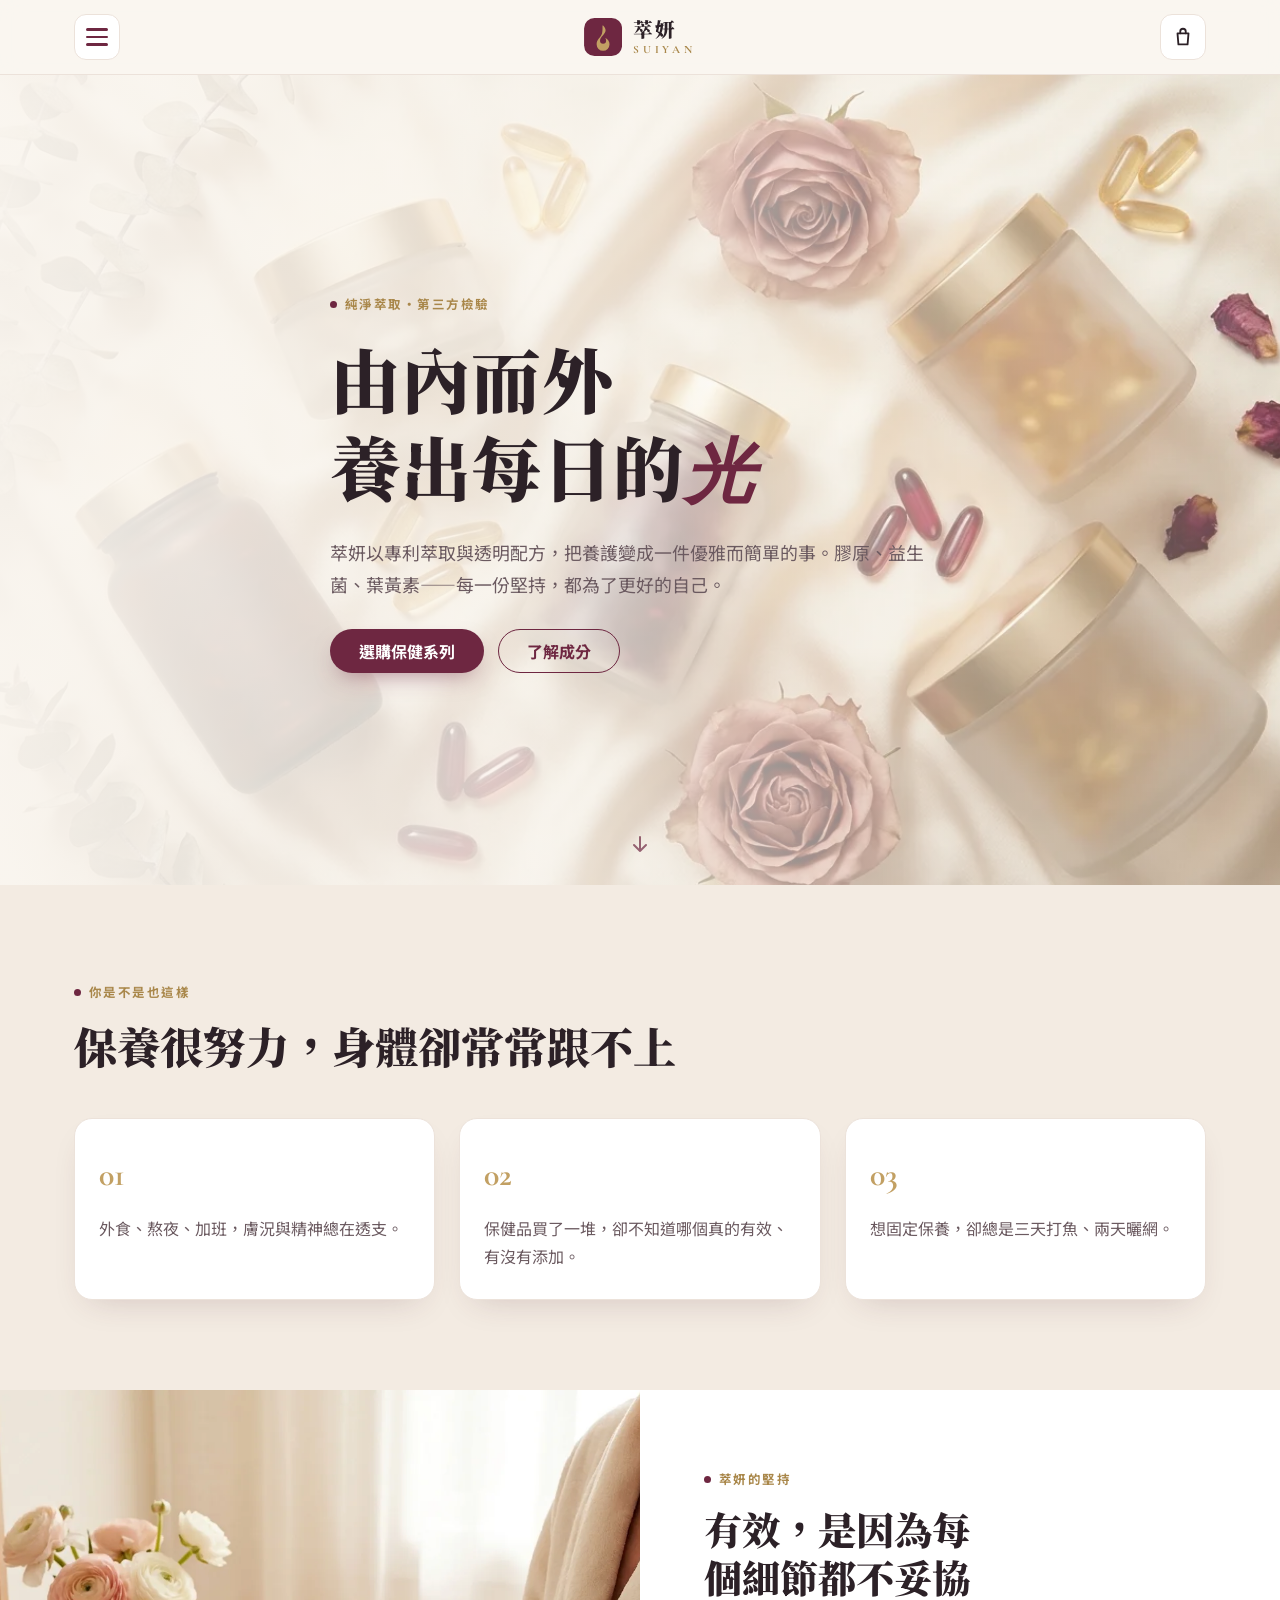
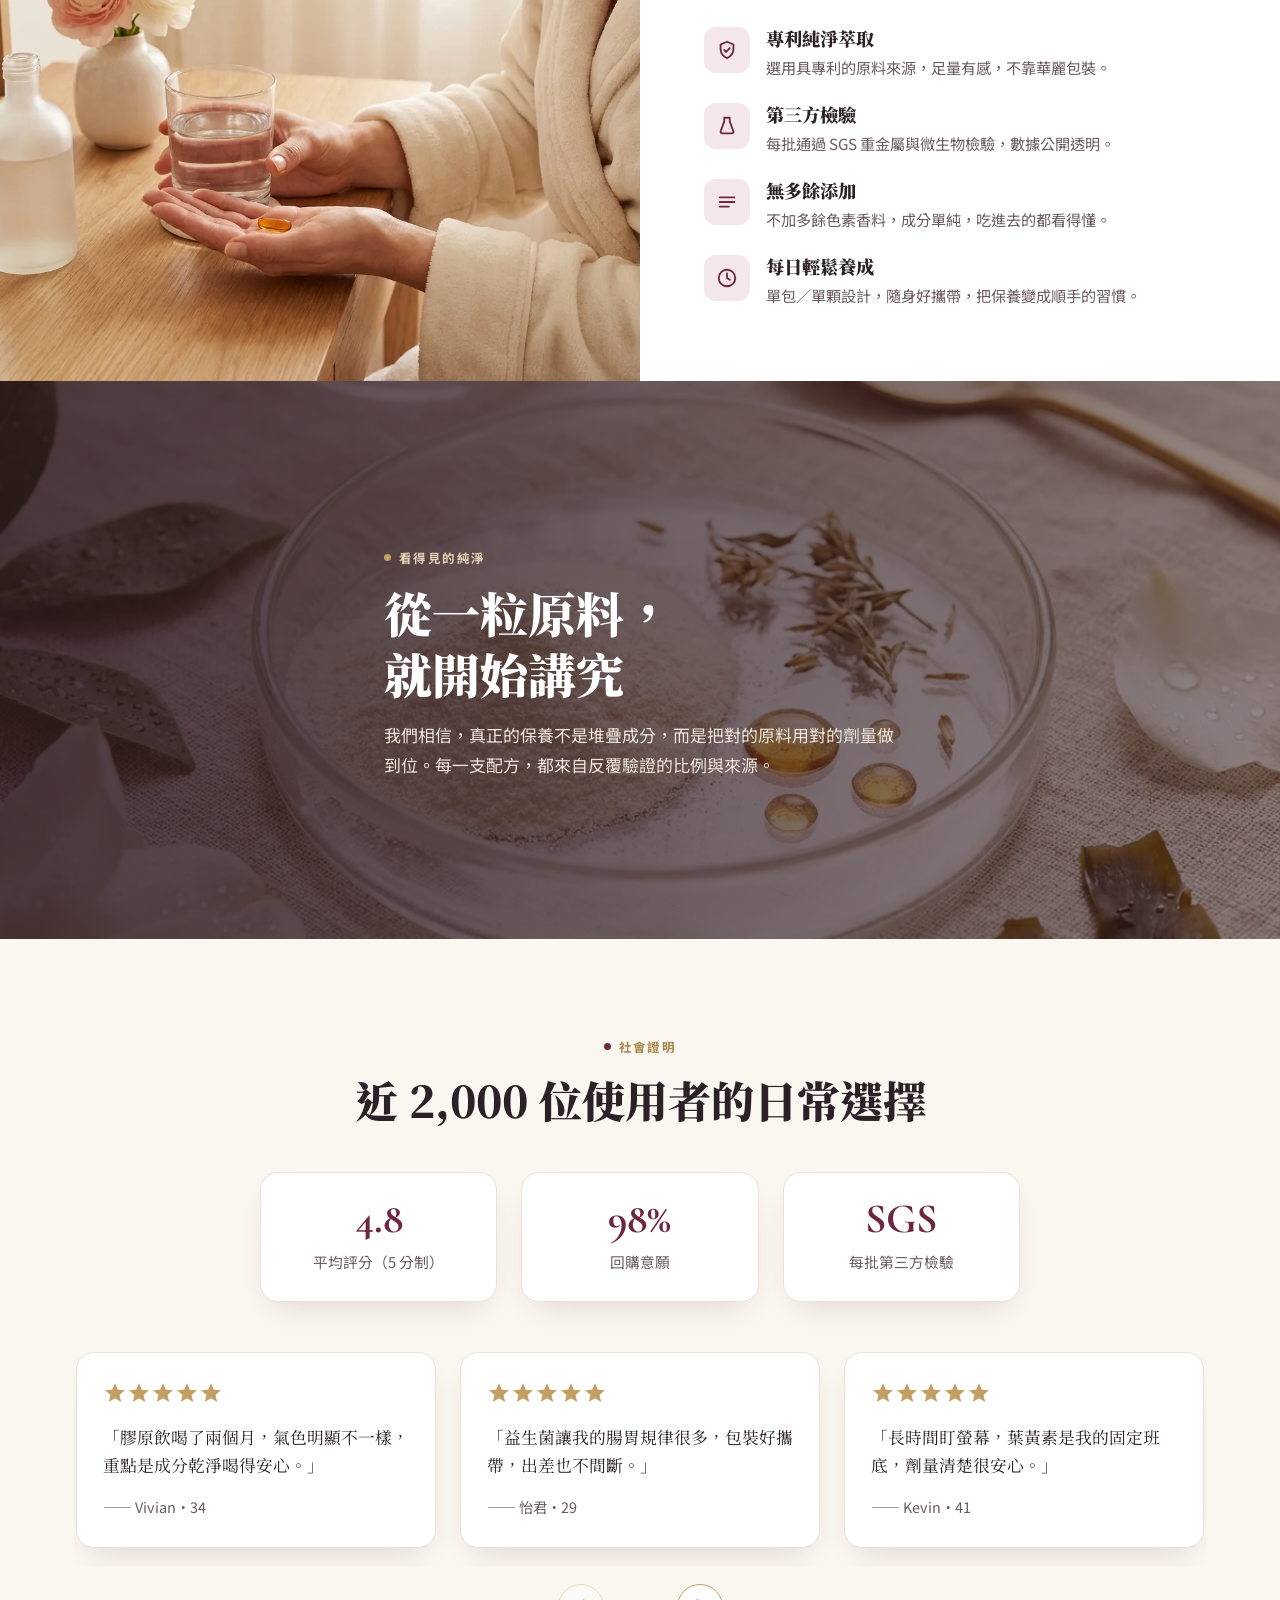
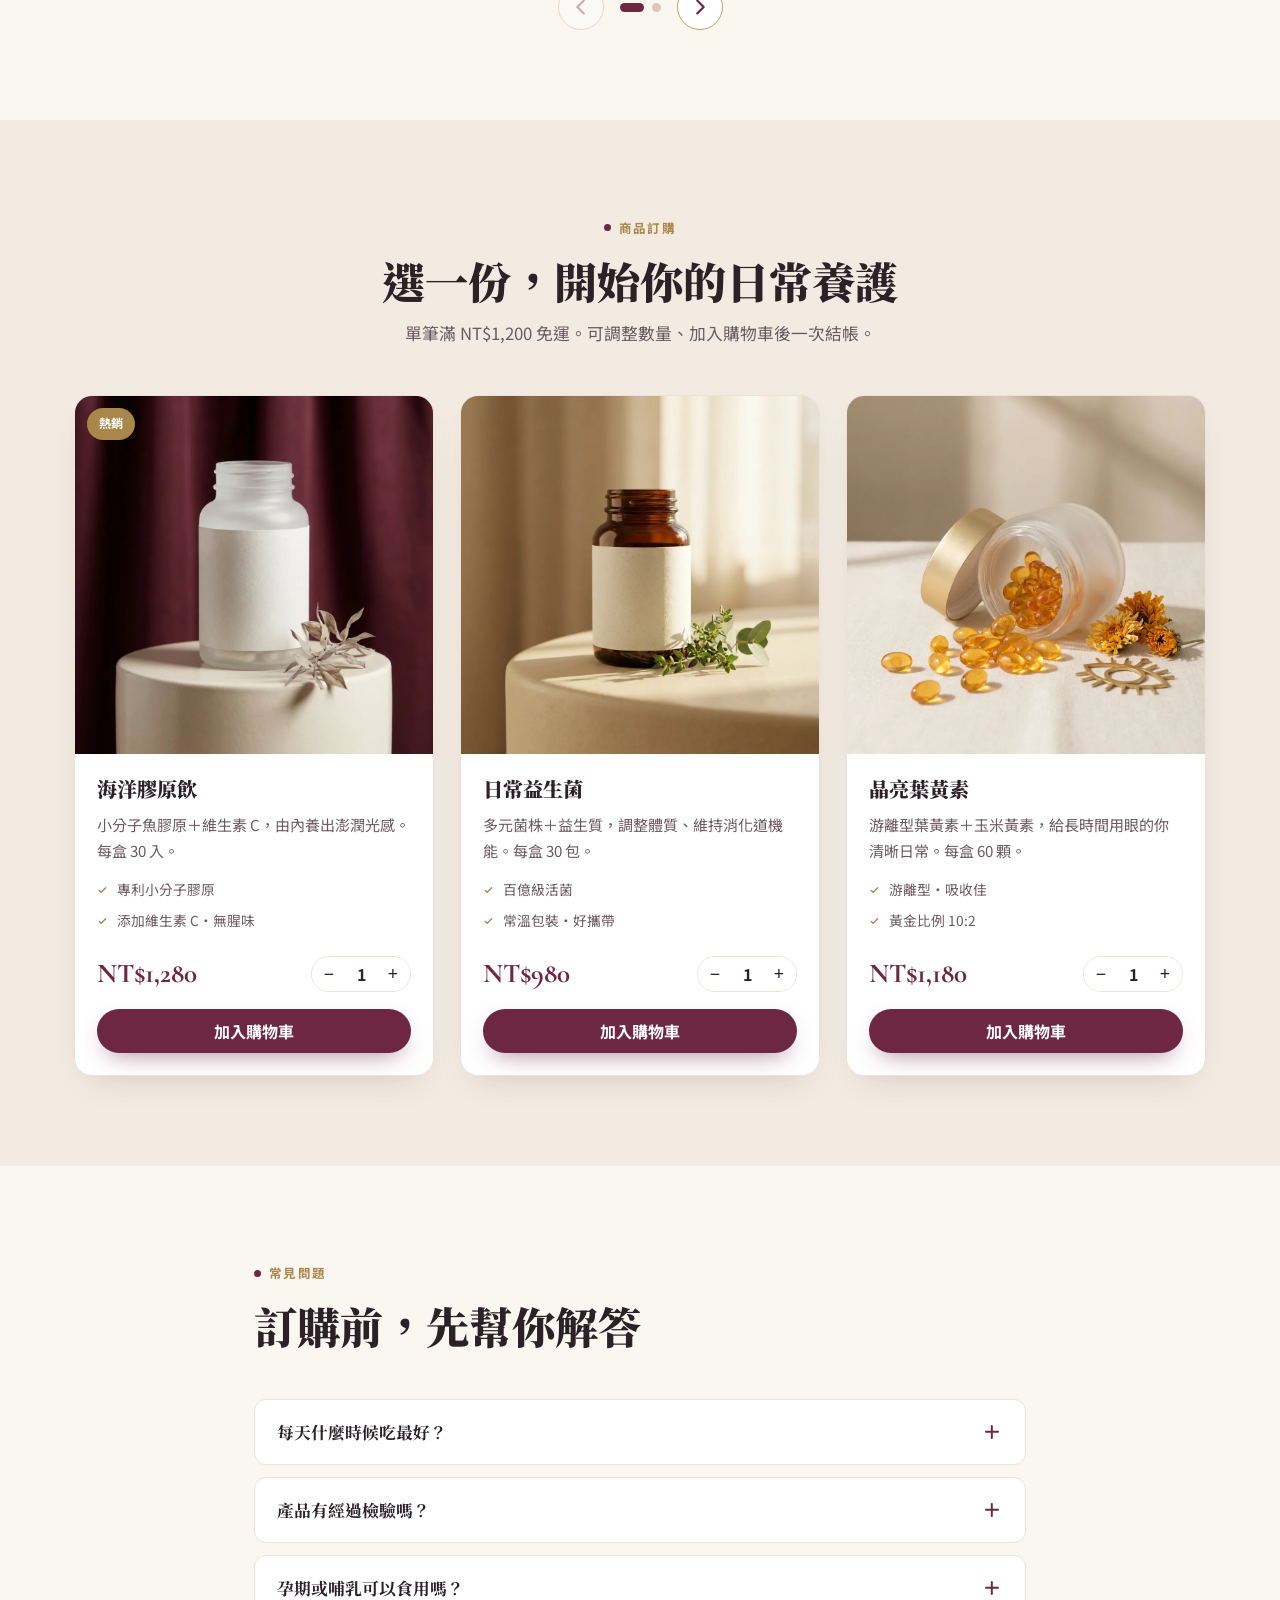
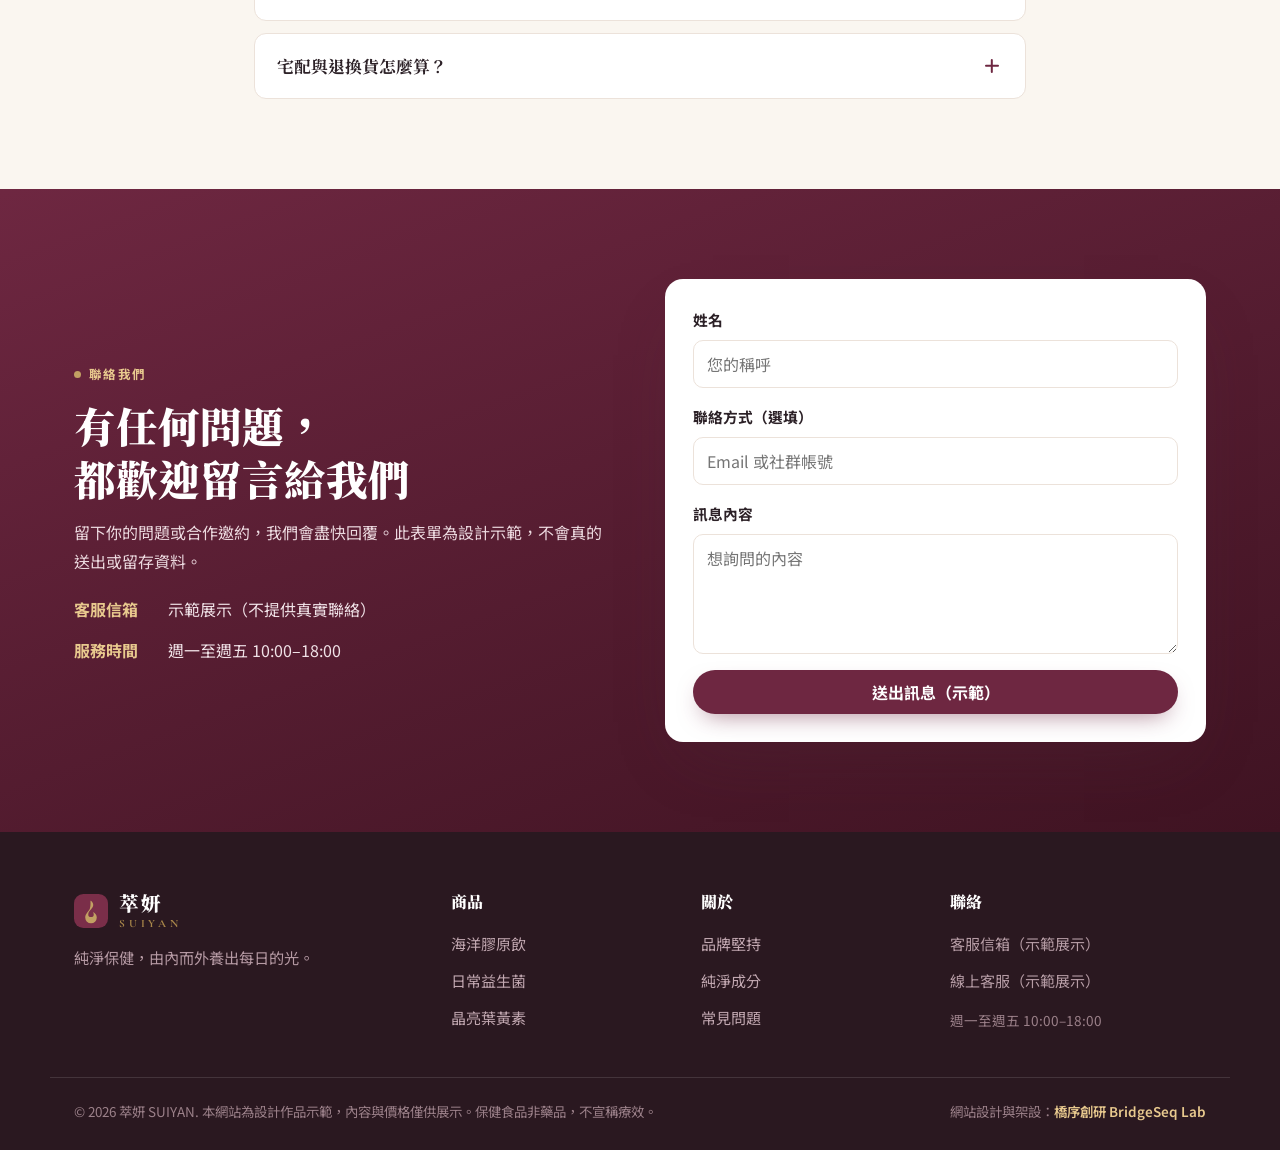
==== commit 93dcc95a: "標準化 header：漢堡左/Logo置中/購物車右/抽屜選單" ====
--- a/index.html
+++ b/index.html
@@ -48,6 +48,7 @@
 
 <header class="nav" id="top">
   <div class="wrap nav__in">
+    <button class="burger" id="burger" aria-label="開啟選單" aria-expanded="false" aria-controls="menu"><span></span><span></span><span></span></button>
     <a class="brand" href="#top" aria-label="萃妍 SUIYAN 首頁">
       <svg class="brand__mk" viewBox="0 0 40 40" width="38" height="38" aria-hidden="true"><rect width="40" height="40" rx="11" fill="#6e2741"/><path d="M20 8c4.5 4.4 2.4 7.6.2 9.8C18 20 16.8 21.6 16.8 24a3.2 3.2 0 006.4 0c0-1-.3-2-.9-2.9 2.7 1.1 4.5 3.6 4.5 6.6a6.8 6.8 0 11-13.6 0c0-5 4.4-7.2 5.6-11 .5-1.6.7-3.4.6-8.7z" fill="#c2a063"/></svg>
       <span class="brand__tx"><b>萃妍</b><i>SUIYAN</i></span>
@@ -61,8 +62,6 @@
       <a href="#faq">常見問題</a>
       <a href="#contact">聯絡我們</a>
     </nav>
-    <a class="btn btn--cta nav__cta" href="#shop">立即選購</a>
-    <button class="burger" id="burger" aria-label="開啟選單" aria-expanded="false" aria-controls="menu"><span></span><span></span><span></span></button>
   </div>
 </header>
 
--- a/assets/style.css
+++ b/assets/style.css
@@ -1,10 +1,10 @@
 :root{
-  --bg:#faf6f0; --ink:#2c2127; --ink-2:#6b5a60; --wine:#6e2741; --wine-d:#511b30;
-  --rose:#c98a8a; --gold:#c2a063; --gold-d:#a9874a; --line:#ece2da; --panel:#ffffff; --cream-2:#f3ebe2;
+  --bg:oklch(0.975 0.009 78.28); --ink:oklch(0.263 0.0198 344.61); --ink-2:oklch(0.486 0.0239 354.77); --wine:oklch(0.386 0.1042 0.48); --wine-d:oklch(0.313 0.0841 358.96);
+  --rose:oklch(0.696 0.0775 19.21); --gold:oklch(0.723 0.0888 81.22); --gold-d:oklch(0.642 0.0895 80.69); --line:oklch(0.918 0.0154 61.33); --panel:oklch(1 0 0); --cream-2:oklch(0.944 0.0148 70.88);
   --r:18px; --r-sm:12px; --maxw:1180px;
-  --shadow:0 14px 34px -16px rgba(80,40,55,.22); --shadow-lg:0 28px 64px -26px rgba(80,40,55,.34);
+  --shadow:0 14px 34px -16px oklch(0.335 0.0627 357.17 / 0.22); --shadow-lg:0 28px 64px -26px oklch(0.335 0.0627 357.17 / 0.34);
   --serif:"Noto Serif TC",serif; --cor:"Cormorant Garamond",serif; --tc:"Noto Sans TC",system-ui,sans-serif;
-  --c-accent:#6e2741; --c-accent2:#a9874a; --c-ink:#2c2127; --c-muted:#6b5a60; --c-panel:#ffffff; --c-soft:#faf6f0; --c-line:#ece2da; --c-onacc:#ffffff;
+  --c-accent:oklch(0.386 0.1042 0.48); --c-accent2:oklch(0.642 0.0895 80.69); --c-ink:oklch(0.263 0.0198 344.61); --c-muted:oklch(0.486 0.0239 354.77); --c-panel:oklch(1 0 0); --c-soft:oklch(0.975 0.009 78.28); --c-line:oklch(0.918 0.0154 61.33); --c-onacc:oklch(1 0 0);
 }
 *{box-sizing:border-box;margin:0;padding:0}
 html{scroll-behavior:smooth;-webkit-text-size-adjust:100%}
@@ -14,26 +14,26 @@
 h1,h2,h3,h4{line-height:1.26;text-wrap:balance;font-family:var(--serif);font-weight:900}
 p{text-wrap:pretty}
 .wrap{width:100%;max-width:var(--maxw);margin:0 auto;padding:0 24px}
-.skip{position:absolute;left:-999px;top:0;background:var(--wine);color:#fff;padding:10px 16px;border-radius:0 0 10px 0;z-index:300}
+.skip{position:absolute;left:-999px;top:0;background:var(--wine);color:oklch(1 0 0);padding:10px 16px;border-radius:0 0 10px 0;z-index:300}
 .skip:focus{left:0}
 
 .btn{display:inline-flex;align-items:center;justify-content:center;gap:8px;font-family:var(--tc);font-weight:700;font-size:1rem;padding:13px 28px;border-radius:999px;border:1.5px solid transparent;cursor:pointer;transition:.22s ease;white-space:nowrap;line-height:1}
-.btn--cta{background:var(--wine);color:#fff;box-shadow:0 10px 24px -10px rgba(110,39,65,.6)}
+.btn--cta{background:var(--wine);color:oklch(1 0 0);box-shadow:0 10px 24px -10px oklch(0.386 0.1042 0.48 / 0.6)}
 .btn--cta:hover{background:var(--wine-d);transform:translateY(-2px)}
 .btn--ghost{background:transparent;color:var(--wine);border-color:var(--wine)}
-.btn--ghost:hover{background:var(--wine);color:#fff}
+.btn--ghost:hover{background:var(--wine);color:oklch(1 0 0)}
 .btn--block{width:100%}
 
 .eyebrow{display:inline-flex;align-items:center;gap:8px;font-family:var(--tc);font-weight:700;font-size:.78rem;letter-spacing:.2em;color:var(--gold-d)}
 .eyebrow .dot{width:7px;height:7px;border-radius:50%;background:var(--wine);display:inline-block}
-.eyebrow--gold{color:var(--gold-d)}.eyebrow--w{color:#e8d2b8}.eyebrow--w .dot{background:var(--gold)}
+.eyebrow--gold{color:var(--gold-d)}.eyebrow--w{color:oklch(0.875 0.0426 71.86)}.eyebrow--w .dot{background:var(--gold)}
 .eyebrow--c{justify-content:center}
 .sec-head{max-width:680px;margin:0 auto 46px;text-align:center}
 .sec-head--left{text-align:left;margin-left:0}
 .sec-head h2{font-size:clamp(1.8rem,3.8vw,2.7rem);margin:14px 0 12px}
 .sec-head p{color:var(--ink-2);font-size:1.05rem}
 
-.nav{position:sticky;top:0;z-index:100;background:rgba(250,246,240,.86);backdrop-filter:blur(12px);border-bottom:1px solid var(--line)}
+.nav{position:sticky;top:0;z-index:100;background:oklch(0.975 0.009 78.28 / 0.86);backdrop-filter:blur(12px);border-bottom:1px solid var(--line)}
 .nav__in{display:flex;align-items:center;gap:18px;height:74px}
 .brand{display:flex;align-items:center;gap:11px}
 .brand__tx{display:flex;flex-direction:column;line-height:1.1;gap:4px}
@@ -41,9 +41,9 @@
 .brand__tx i{font-family:var(--cor);font-style:normal;font-weight:700;font-size:.7rem;letter-spacing:.34em;color:var(--gold-d)}
 .menu{display:flex;gap:2px;margin-left:auto}
 .menu a{font-size:.93rem;font-weight:500;color:var(--ink-2);padding:8px 11px;border-radius:8px;transition:.18s}
-.menu a:hover{color:var(--wine);background:#f1e7df}
+.menu a:hover{color:var(--wine);background:oklch(0.934 0.0153 61.34)}
 .nav__cta{margin-left:6px}
-.burger{display:none;flex-direction:column;gap:5px;width:46px;height:46px;border:1px solid var(--line);border-radius:12px;background:#fff;cursor:pointer;align-items:center;justify-content:center}
+.burger{display:none;flex-direction:column;gap:5px;width:46px;height:46px;border:1px solid var(--line);border-radius:12px;background:oklch(1 0 0);cursor:pointer;align-items:center;justify-content:center}
 .burger span{width:22px;height:2.4px;background:var(--wine);border-radius:2px;transition:.25s}
 .burger[aria-expanded="true"] span:nth-child(1){transform:translateY(7.4px) rotate(45deg)}
 .burger[aria-expanded="true"] span:nth-child(2){opacity:0}
@@ -55,11 +55,11 @@
 .imgblock{position:relative}
 .imgblock__bg{position:absolute;inset:0;z-index:0}
 .imgblock__bg img{width:100%;height:100%;object-fit:cover}
-.imgblock__bg--dim::after{content:"";position:absolute;inset:0;background:linear-gradient(90deg,rgba(40,20,30,.82),rgba(40,20,30,.5))}
+.imgblock__bg--dim::after{content:"";position:absolute;inset:0;background:linear-gradient(90deg,oklch(0.223 0.0366 349.12 / 0.82),oklch(0.223 0.0366 349.12 / 0.5))}
 
 /* hero */
 .hero{min-height:90vh;display:flex;align-items:center;overflow:hidden}
-.hero .imgblock__bg::after{content:"";position:absolute;inset:0;background:linear-gradient(90deg,rgba(250,246,240,.96) 0%,rgba(250,246,240,.8) 40%,rgba(250,246,240,.25) 100%)}
+.hero .imgblock__bg::after{content:"";position:absolute;inset:0;background:linear-gradient(90deg,oklch(0.975 0.009 78.28 / 0.96) 0%,oklch(0.975 0.009 78.28 / 0.8) 40%,oklch(0.975 0.009 78.28 / 0.25) 100%)}
 .hero__in{position:relative;z-index:2;max-width:620px;padding:90px 0}
 .hero h1{font-size:clamp(2.6rem,6vw,4.4rem);margin:18px 0 18px;letter-spacing:.01em}
 .hero h1 .hl{color:var(--wine);font-style:italic;font-family:var(--cor)}
@@ -83,15 +83,15 @@
 .why__copy h2{font-size:clamp(1.7rem,3.2vw,2.4rem);margin:14px 0 26px}
 .feats{display:flex;flex-direction:column;gap:22px}
 .feat{display:flex;gap:16px;align-items:flex-start}
-.feat__ic{flex:none;width:46px;height:46px;border-radius:12px;background:#f3e7ea;color:var(--wine);display:flex;align-items:center;justify-content:center}
+.feat__ic{flex:none;width:46px;height:46px;border-radius:12px;background:oklch(0.938 0.0136 0.27);color:var(--wine);display:flex;align-items:center;justify-content:center}
 .feat h3{font-size:1.14rem;margin-bottom:4px}
 .feat p{color:var(--ink-2);font-size:.95rem}
 
 /* ingredient full image */
-.ingredient{min-height:62vh;display:flex;align-items:center;overflow:hidden;color:#fff}
+.ingredient{min-height:62vh;display:flex;align-items:center;overflow:hidden;color:oklch(1 0 0)}
 .ingredient__in{position:relative;z-index:2;max-width:560px}
-.ingredient h2{font-size:clamp(1.9rem,4vw,3rem);color:#fff;margin:14px 0 16px}
-.ingredient p{color:#f0e6dc;font-size:1.06rem}
+.ingredient h2{font-size:clamp(1.9rem,4vw,3rem);color:oklch(1 0 0);margin:14px 0 16px}
+.ingredient p{color:oklch(0.93 0.0173 67.61);font-size:1.06rem}
 
 /* proof */
 .proof{background:var(--bg)}
@@ -99,14 +99,14 @@
 .stat3{text-align:center;background:var(--panel);border:1px solid var(--line);border-radius:var(--r);padding:26px 18px;box-shadow:var(--shadow)}
 .stat3 b{display:block;font-family:var(--cor);font-size:2.6rem;font-weight:700;color:var(--wine);line-height:1}
 .stat3 span{display:block;margin-top:8px;color:var(--ink-2);font-size:.92rem}
-.rev-track{display:flex;gap:24px;overflow-x:auto;scroll-snap-type:x mandatory;padding:6px 2px 18px;-webkit-overflow-scrolling:touch;scrollbar-width:none}
+.rev-track{display:flex;gap:24px;overflow-x:auto;scroll-snap-type:none;padding:6px 2px 18px;-webkit-overflow-scrolling:touch;scrollbar-width:none}
 .rev-track::-webkit-scrollbar{display:none}
 .card{background:var(--panel);border:1px solid var(--line);border-radius:var(--r);box-shadow:var(--shadow)}
 .rev{flex:0 0 360px;max-width:88vw;scroll-snap-align:center;padding:28px 26px}
 .rev blockquote{font-family:var(--serif);font-size:1.05rem;color:var(--ink);margin-bottom:14px;line-height:1.7}
 .rev figcaption{color:var(--ink-2);font-size:.9rem}
 .rev-dots{display:flex;gap:8px;justify-content:center;margin-top:18px}
-.rev-dots button{width:9px;height:9px;border-radius:50%;border:none;background:#d9c8bd;cursor:pointer;transition:.2s;padding:0}
+.rev-dots button{width:9px;height:9px;border-radius:50%;border:none;background:oklch(0.844 0.0244 55.21);cursor:pointer;transition:.2s;padding:0}
 .rev-dots button[aria-current="true"]{background:var(--wine);width:24px;border-radius:999px}
 
 /* shop */
@@ -114,10 +114,10 @@
 .shopgrid{display:grid;grid-template-columns:repeat(3,1fr);gap:26px}
 .shopcard{background:var(--panel);border:1px solid var(--line);border-radius:var(--r);overflow:hidden;box-shadow:var(--shadow);display:flex;flex-direction:column;transition:.25s}
 .shopcard:hover{transform:translateY(-4px);box-shadow:var(--shadow-lg)}
-.shopcard__img{position:relative;aspect-ratio:1/1;overflow:hidden;background:#f1e7df}
+.shopcard__img{position:relative;aspect-ratio:1/1;overflow:hidden;background:oklch(0.934 0.0153 61.34)}
 .shopcard__img img{width:100%;height:100%;object-fit:cover;transition:.5s}
 .shopcard:hover .shopcard__img img{transform:scale(1.05)}
-.tag{position:absolute;top:12px;left:12px;background:var(--wine);color:#fff;font-size:.76rem;font-weight:700;padding:5px 12px;border-radius:999px}
+.tag{position:absolute;top:12px;left:12px;background:var(--wine);color:oklch(1 0 0);font-size:.76rem;font-weight:700;padding:5px 12px;border-radius:999px}
 .tag--gold{background:var(--gold-d)}
 .shopcard__body{padding:22px;display:flex;flex-direction:column;gap:10px;flex:1}
 .shopcard__body h3{font-size:1.26rem}
@@ -129,7 +129,7 @@
 .price{font-family:var(--cor);font-size:1.7rem;font-weight:700;color:var(--wine);white-space:nowrap}
 .qtypick{display:inline-flex;align-items:center;border:1px solid var(--line);border-radius:999px;overflow:hidden}
 .qtypick__b{width:34px;height:34px;border:none;background:var(--panel);color:var(--ink);font-size:1.1rem;cursor:pointer;line-height:1}
-.qtypick__b:hover{background:var(--wine);color:#fff}
+.qtypick__b:hover{background:var(--wine);color:oklch(1 0 0)}
 .qtypick__n{min-width:30px;text-align:center;font-weight:700}
 
 /* faq */
@@ -147,50 +147,50 @@
 .acc__a p{padding:0 22px 20px;color:var(--ink-2)}
 
 /* contact */
-.contact{background:linear-gradient(160deg,var(--wine),#3f1322);color:#fff}
+.contact{background:linear-gradient(160deg,var(--wine),oklch(0.263 0.0706 2.05));color:oklch(1 0 0)}
 .contact__in{display:grid;grid-template-columns:1fr 1fr;gap:50px;align-items:center}
-.contact__copy h2{font-size:clamp(1.8rem,3.6vw,2.6rem);color:#fff;margin:14px 0 14px}
-.contact__copy>p{color:#ecd9df;margin-bottom:20px}
-.contact .eyebrow{color:#e8c98e}.contact .eyebrow .dot{background:var(--gold)}
+.contact__copy h2{font-size:clamp(1.8rem,3.6vw,2.6rem);color:oklch(1 0 0);margin:14px 0 14px}
+.contact__copy>p{color:oklch(0.902 0.0224 356.37);margin-bottom:20px}
+.contact .eyebrow{color:oklch(0.849 0.0836 83.09)}.contact .eyebrow .dot{background:var(--gold)}
 .contact__meta{list-style:none;display:flex;flex-direction:column;gap:12px}
 .contact__meta li{display:flex;gap:14px}
-.contact__meta b{color:#e8c98e;min-width:80px}
-.contact__meta span{color:#f0e2e7}
+.contact__meta b{color:oklch(0.849 0.0836 83.09);min-width:80px}
+.contact__meta span{color:oklch(0.925 0.0166 353.65)}
 .contactform{background:var(--panel);border-radius:var(--r);padding:28px;display:flex;flex-direction:column;gap:16px;box-shadow:var(--shadow-lg)}
 .cfield{display:flex;flex-direction:column;gap:7px}
 .cfield span{font-weight:700;color:var(--ink);font-size:.92rem}
-.cfield input,.cfield textarea{width:100%;border:1px solid var(--line);border-radius:10px;padding:11px 13px;font-family:inherit;font-size:1rem;background:#fff;color:var(--ink)}
-.cfield input.err{border-color:#d04a4a}
+.cfield input,.cfield textarea{width:100%;border:1px solid var(--line);border-radius:10px;padding:11px 13px;font-family:inherit;font-size:1rem;background:oklch(1 0 0);color:var(--ink)}
+.cfield input.err{border-color:oklch(0.593 0.1698 23.86)}
 .cfield input:focus,.cfield textarea:focus{outline:2px solid var(--wine);outline-offset:1px;border-color:transparent}
 .cf-done{text-align:center;color:var(--wine);padding:24px 0}
 .cf-done h3{font-family:var(--serif);margin:10px 0 6px;color:var(--ink)}
 .cf-done p{color:var(--ink-2);font-size:.94rem}
 
 /* footer */
-.foot{background:#2a1820;color:#d9c6cd;padding:60px 0 26px}
+.foot{background:oklch(0.236 0.0318 351.58);color:oklch(0.844 0.0232 353.25);padding:60px 0 26px}
 .foot__in{display:grid;grid-template-columns:1.6fr 1fr 1fr 1.2fr;gap:36px}
-.brand--foot .brand__tx b{color:#fff}
-.foot__brand p{margin-top:14px;color:#b69aa4;font-size:.95rem;max-width:24em}
-.foot__col h4{color:#fff;font-size:1rem;margin-bottom:14px;font-family:var(--serif)}
-.foot__col a{display:block;color:#c2a8b1;font-size:.94rem;padding:5px 0;transition:.18s}
-.foot__col a:hover{color:#e8c98e}
-.foot__hours{color:#9b8089;font-size:.85rem;margin-top:8px}
-.foot__static{display:block;font-size:.94rem;padding:5px 0;color:#c2a8b1;opacity:.92}
-.foot__btm{display:flex;justify-content:space-between;gap:14px;flex-wrap:wrap;border-top:1px solid rgba(255,255,255,.12);margin-top:40px;padding-top:22px}
-.foot__btm small{color:#9b8089;font-size:.84rem}
-.foot__credit a{color:#e8c98e;font-weight:600}
+.brand--foot .brand__tx b{color:oklch(1 0 0)}
+.foot__brand p{margin-top:14px;color:oklch(0.714 0.0358 354.54);font-size:.95rem;max-width:24em}
+.foot__col h4{color:oklch(1 0 0);font-size:1rem;margin-bottom:14px;font-family:var(--serif)}
+.foot__col a{display:block;color:oklch(0.757 0.0326 355.01);font-size:.94rem;padding:5px 0;transition:.18s}
+.foot__col a:hover{color:oklch(0.849 0.0836 83.09)}
+.foot__hours{color:oklch(0.628 0.0354 356.16);font-size:.85rem;margin-top:8px}
+.foot__static{display:block;font-size:.94rem;padding:5px 0;color:oklch(0.757 0.0326 355.01);opacity:.92}
+.foot__btm{display:flex;justify-content:space-between;gap:14px;flex-wrap:wrap;border-top:1px solid oklch(1 0 0 / 0.12);margin-top:40px;padding-top:22px}
+.foot__btm small{color:oklch(0.628 0.0354 356.16);font-size:.84rem}
+.foot__credit a{color:oklch(0.849 0.0836 83.09);font-weight:600}
 .foot__credit a:hover{text-decoration:underline}
 
 /* floating cta */
-.floatcta{position:fixed;left:50%;bottom:18px;transform:translateX(-50%) translateY(30px);background:var(--wine);color:#fff;font-weight:700;padding:13px 30px;border-radius:999px;box-shadow:var(--shadow-lg);z-index:85;opacity:0;visibility:hidden;transition:.3s;font-size:.98rem}
+.floatcta{position:fixed;left:50%;bottom:18px;transform:translateX(-50%) translateY(30px);background:var(--wine);color:oklch(1 0 0);font-weight:700;padding:13px 30px;border-radius:999px;box-shadow:var(--shadow-lg);z-index:85;opacity:0;visibility:hidden;transition:.3s;font-size:.98rem}
 .floatcta.show{opacity:1;visibility:visible;transform:translateX(-50%) translateY(0)}
 .floatcta:hover{background:var(--wine-d)}
 
 .totop{position:fixed;right:22px;bottom:22px;width:50px;height:50px;border-radius:50%;border:1.5px solid var(--gold);background:var(--panel);color:var(--wine);display:flex;align-items:center;justify-content:center;cursor:pointer;box-shadow:var(--shadow-lg);opacity:0;visibility:hidden;transform:translateY(14px);transition:.3s;z-index:90}
 .totop.show{opacity:1;visibility:visible;transform:translateY(0)}
-.totop:hover{background:var(--wine);color:#fff}
-
-.toast{position:fixed;left:50%;bottom:80px;transform:translate(-50%,40px);background:#2a1820;color:#fff;padding:13px 22px;border-radius:999px;font-weight:600;font-size:.95rem;box-shadow:var(--shadow-lg);opacity:0;visibility:hidden;transition:.3s;z-index:120}
+.totop:hover{background:var(--wine);color:oklch(1 0 0)}
+
+.toast{position:fixed;left:50%;bottom:80px;transform:translate(-50%,40px);background:oklch(0.236 0.0318 351.58);color:oklch(1 0 0);padding:13px 22px;border-radius:999px;font-weight:600;font-size:.95rem;box-shadow:var(--shadow-lg);opacity:0;visibility:hidden;transition:.3s;z-index:120}
 .toast.show{opacity:1;visibility:visible;transform:translate(-50%,0)}
 
 .reveal{opacity:0;transform:translateY(22px);transition:opacity .6s ease,transform .6s ease}
@@ -225,9 +225,9 @@
 .cartbtn.has .cartbtn__n{transform:scale(1)}
 .cartmodal{position:fixed;inset:0;z-index:200;visibility:hidden}
 .cartmodal.open{visibility:visible}
-.cartmodal__ov{position:absolute;inset:0;background:rgba(8,8,8,.5);opacity:0;transition:.3s}
+.cartmodal__ov{position:absolute;inset:0;background:oklch(0.134 0 0 / 0.5);opacity:0;transition:.3s}
 .cartmodal.open .cartmodal__ov{opacity:1}
-.cartdrawer{position:absolute;top:0;right:0;height:100%;width:min(430px,93vw);background:var(--c-soft);box-shadow:-20px 0 50px -20px rgba(0,0,0,.45);display:flex;flex-direction:column;transform:translateX(100%);transition:transform .32s cubic-bezier(.3,.7,.3,1)}
+.cartdrawer{position:absolute;top:0;right:0;height:100%;width:min(430px,93vw);background:var(--c-soft);box-shadow:-20px 0 50px -20px oklch(0 0 0 / 0.45);display:flex;flex-direction:column;transform:translateX(100%);transition:transform .32s cubic-bezier(.3,.7,.3,1)}
 .cartmodal.open .cartdrawer{transform:none}
 .cartdrawer__hd{display:flex;align-items:center;justify-content:space-between;padding:20px 22px;border-bottom:1px solid var(--c-line);flex:none}
 .cartdrawer__hd h3{font-size:1.2rem;color:var(--c-ink)}
@@ -274,4 +274,34 @@
 @media(max-width:560px){.cactions{flex-direction:column}}
 
 /* stars */
-.stars{display:inline-block;width:120px;height:22px;margin-bottom:12px;--p:100%;background:linear-gradient(90deg,var(--gold) 0 var(--p),#e7dcd0 var(--p) 100%);-webkit-mask:url("data:image/svg+xml,%3Csvg xmlns='http://www.w3.org/2000/svg' viewBox='0 0 24 24'%3E%3Cpath d='M12 17.3l-6.18 3.7 1.64-7.03L2 9.24l7.19-.61L12 2l2.81 6.63 7.19.61-5.46 4.73 1.64 7.03z' fill='%23000'/%3E%3C/svg%3E") 0 0/24px 24px repeat-x;mask:url("data:image/svg+xml,%3Csvg xmlns='http://www.w3.org/2000/svg' viewBox='0 0 24 24'%3E%3Cpath d='M12 17.3l-6.18 3.7 1.64-7.03L2 9.24l7.19-.61L12 2l2.81 6.63 7.19.61-5.46 4.73 1.64 7.03z' fill='%23000'/%3E%3C/svg%3E") 0 0/24px 24px repeat-x}
+.stars{display:inline-block;width:120px;height:22px;margin-bottom:12px;--p:100%;background:linear-gradient(90deg,var(--gold) 0 var(--p),oklch(0.9 0.0202 69.98) var(--p) 100%);-webkit-mask:url("data:image/svg+xml,%3Csvg xmlns='http://www.w3.org/2000/svg' viewBox='0 0 24 24'%3E%3Cpath d='M12 17.3l-6.18 3.7 1.64-7.03L2 9.24l7.19-.61L12 2l2.81 6.63 7.19.61-5.46 4.73 1.64 7.03z' fill='%23000'/%3E%3C/svg%3E") 0 0/24px 24px repeat-x;mask:url("data:image/svg+xml,%3Csvg xmlns='http://www.w3.org/2000/svg' viewBox='0 0 24 24'%3E%3Cpath d='M12 17.3l-6.18 3.7 1.64-7.03L2 9.24l7.19-.61L12 2l2.81 6.63 7.19.61-5.46 4.73 1.64 7.03z' fill='%23000'/%3E%3C/svg%3E") 0 0/24px 24px repeat-x}
+
+/* 輪播控制：拖曳 + 箭頭 + 點 */
+.rev-track{cursor:grab}
+.rev-track.grabbing{cursor:grabbing;scroll-snap-type:none;scroll-behavior:auto;user-select:none}
+.revctrl{display:flex;align-items:center;justify-content:center;gap:16px;margin-top:18px;flex-wrap:wrap}
+.revctrl .rev-dots{margin-top:0}
+.carrow{display:flex;align-items:center;justify-content:center;cursor:pointer;transition:.2s;flex:none}
+.carrow:disabled{opacity:.35;cursor:default}
+
+.carrow{width:46px;height:46px;border-radius:50%;border:1.5px solid var(--gold);background:var(--panel);color:var(--wine)}
+.carrow:hover:not(:disabled){background:var(--wine);border-color:var(--wine);color:oklch(1 0 0)}
+
+/* header 選單靠右・排版優化 */
+.nav__in{gap:14px}
+.menu{margin-left:auto;gap:clamp(3px,.55vw,9px)}
+.menu a{padding:8px 12px}
+.nav__cta{margin-left:16px}
+.cartbtn{margin-left:8px}
+
+@media(max-width:1080px){.menu{display:none}.burger{display:flex}}
+
+
+/* ===== 標準 header：漢堡左／Logo置中／購物車右／抽屜選單（覆寫，2026-06-25） ===== */
+.nav__in{justify-content:space-between;position:relative;gap:14px}
+.nav__in .brand{position:absolute;left:50%;transform:translateX(-50%);margin:0}
+.burger{display:flex!important;flex:none;margin-left:0!important}
+.menu{display:none!important;margin-left:0!important}
+.menu.open{display:flex!important;position:fixed;inset:74px 0 auto 0;flex-direction:column;gap:0;background:var(--bg);border-bottom:1px solid var(--line);padding:10px 24px 22px;box-shadow:var(--shadow);transform:none!important;z-index:99}
+.menu.open a{padding:13px 6px;font-size:1.05rem;border-bottom:1px solid var(--line)}
+.cartbtn{margin-left:0!important}
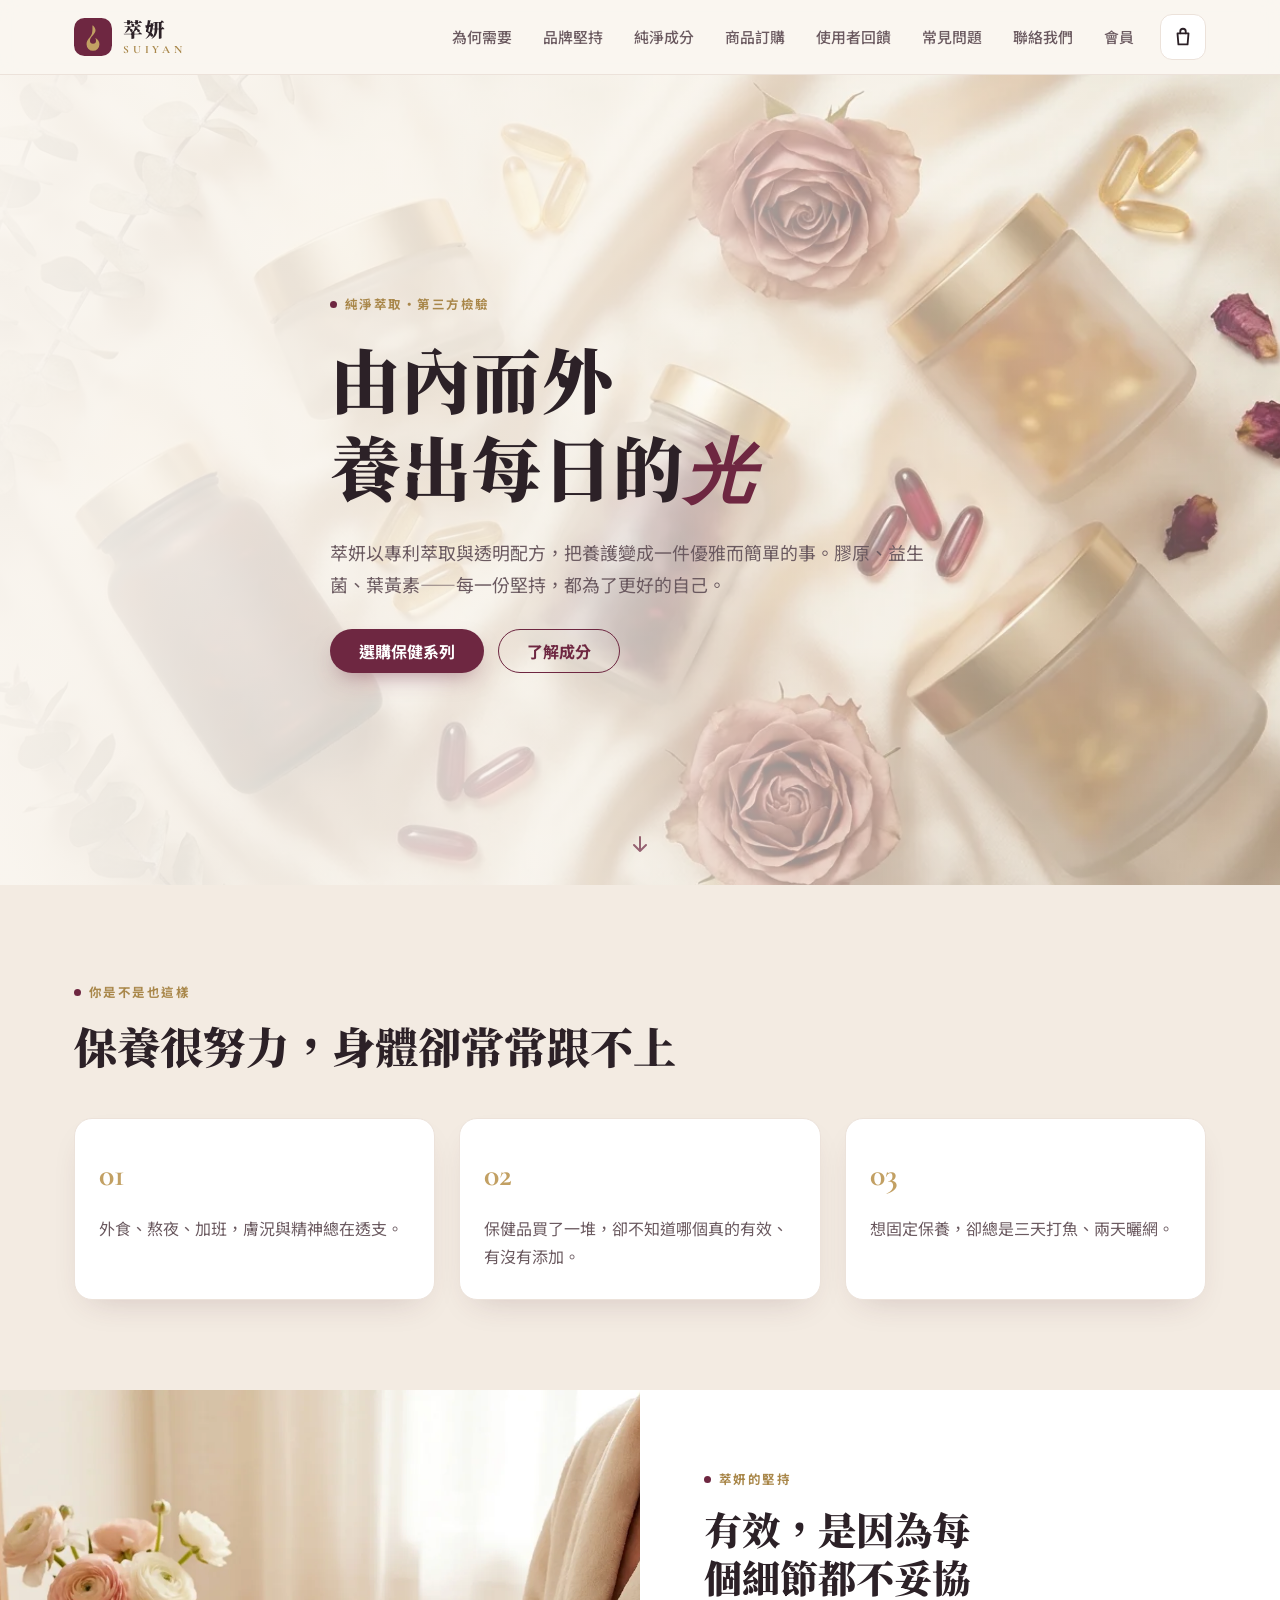
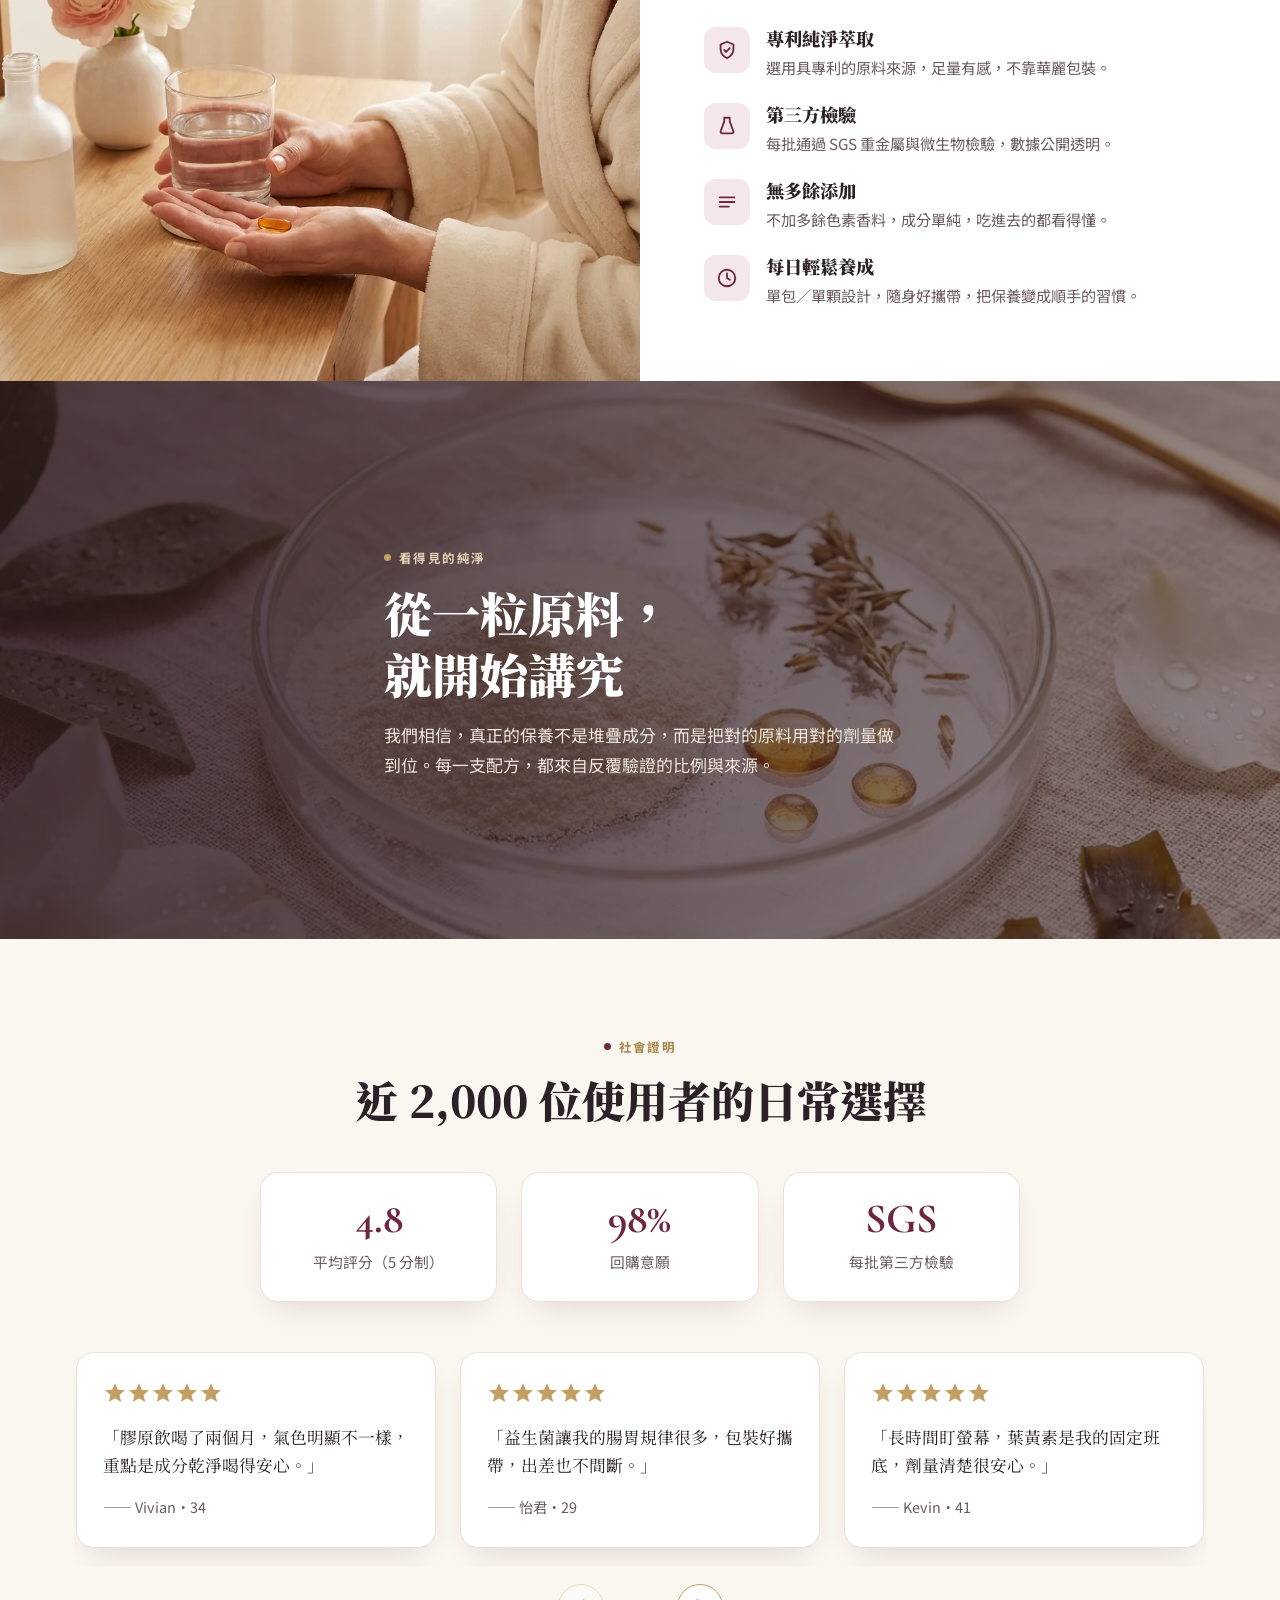
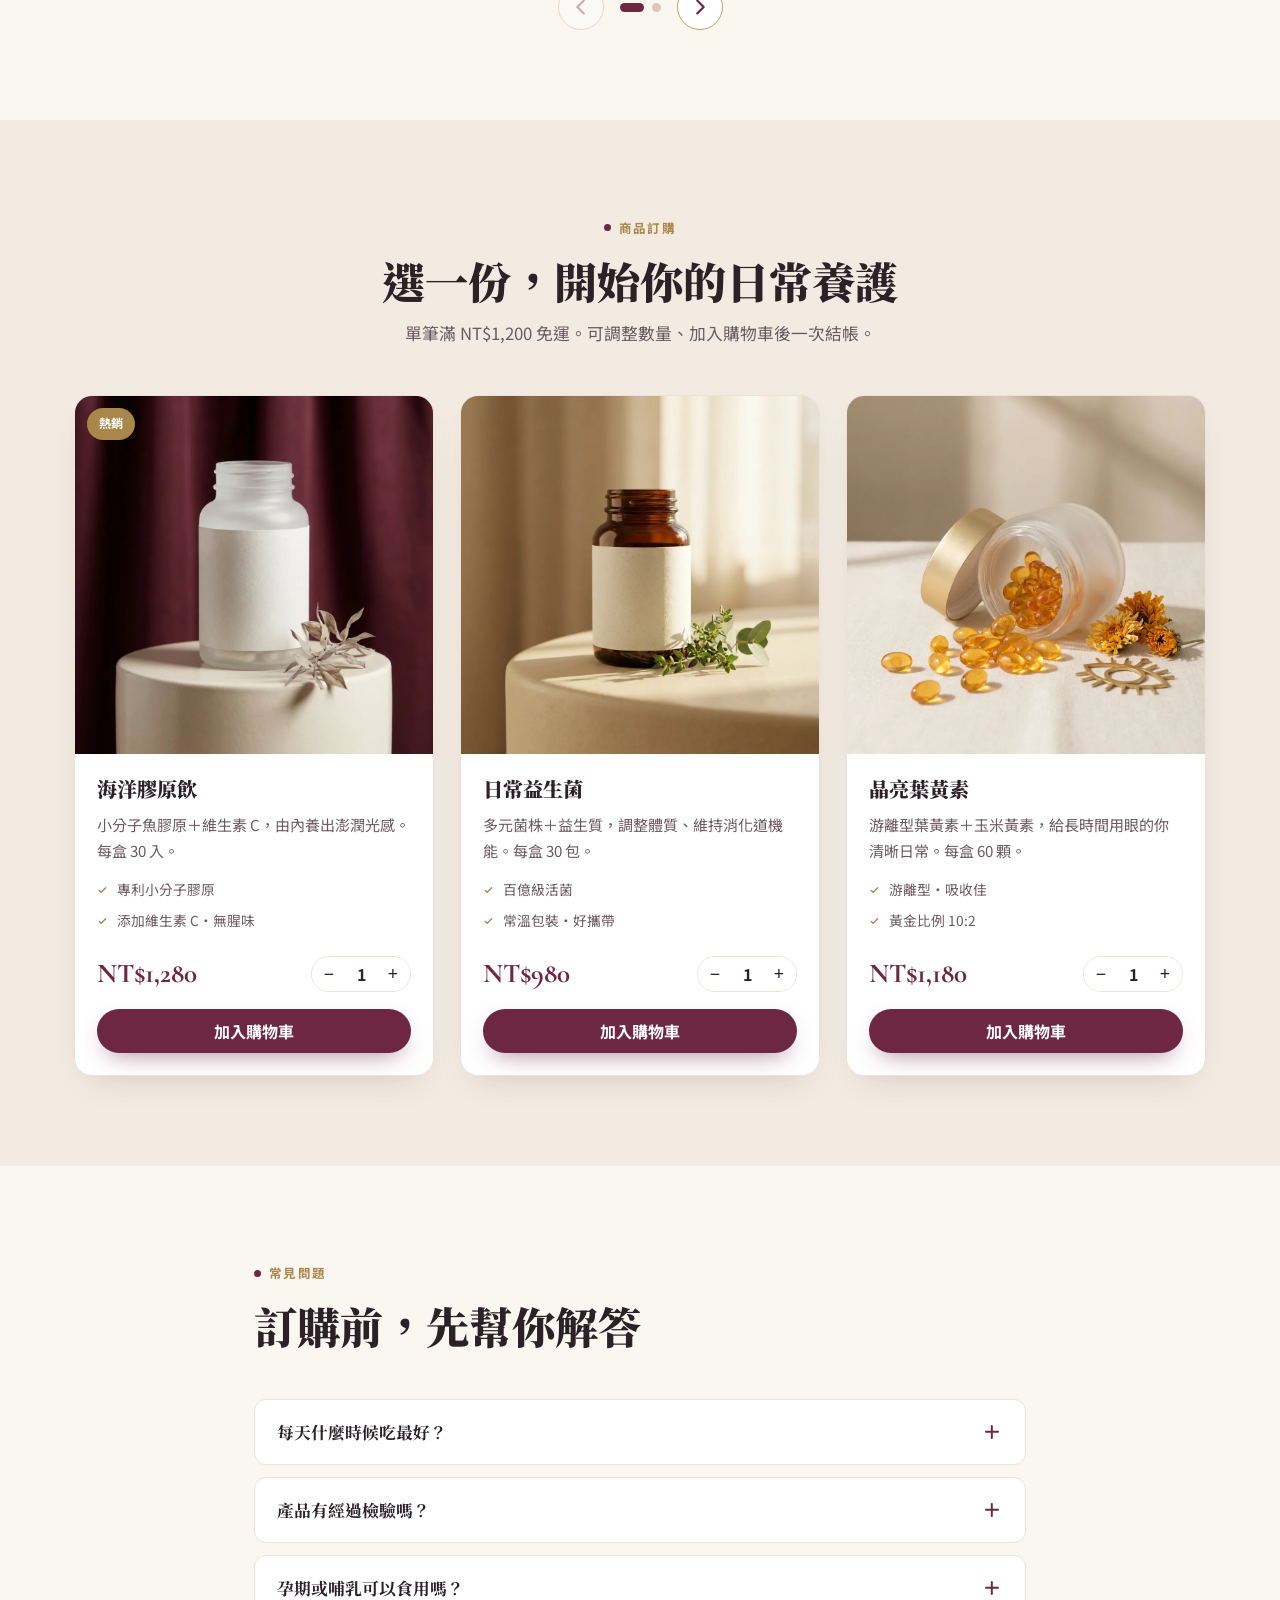
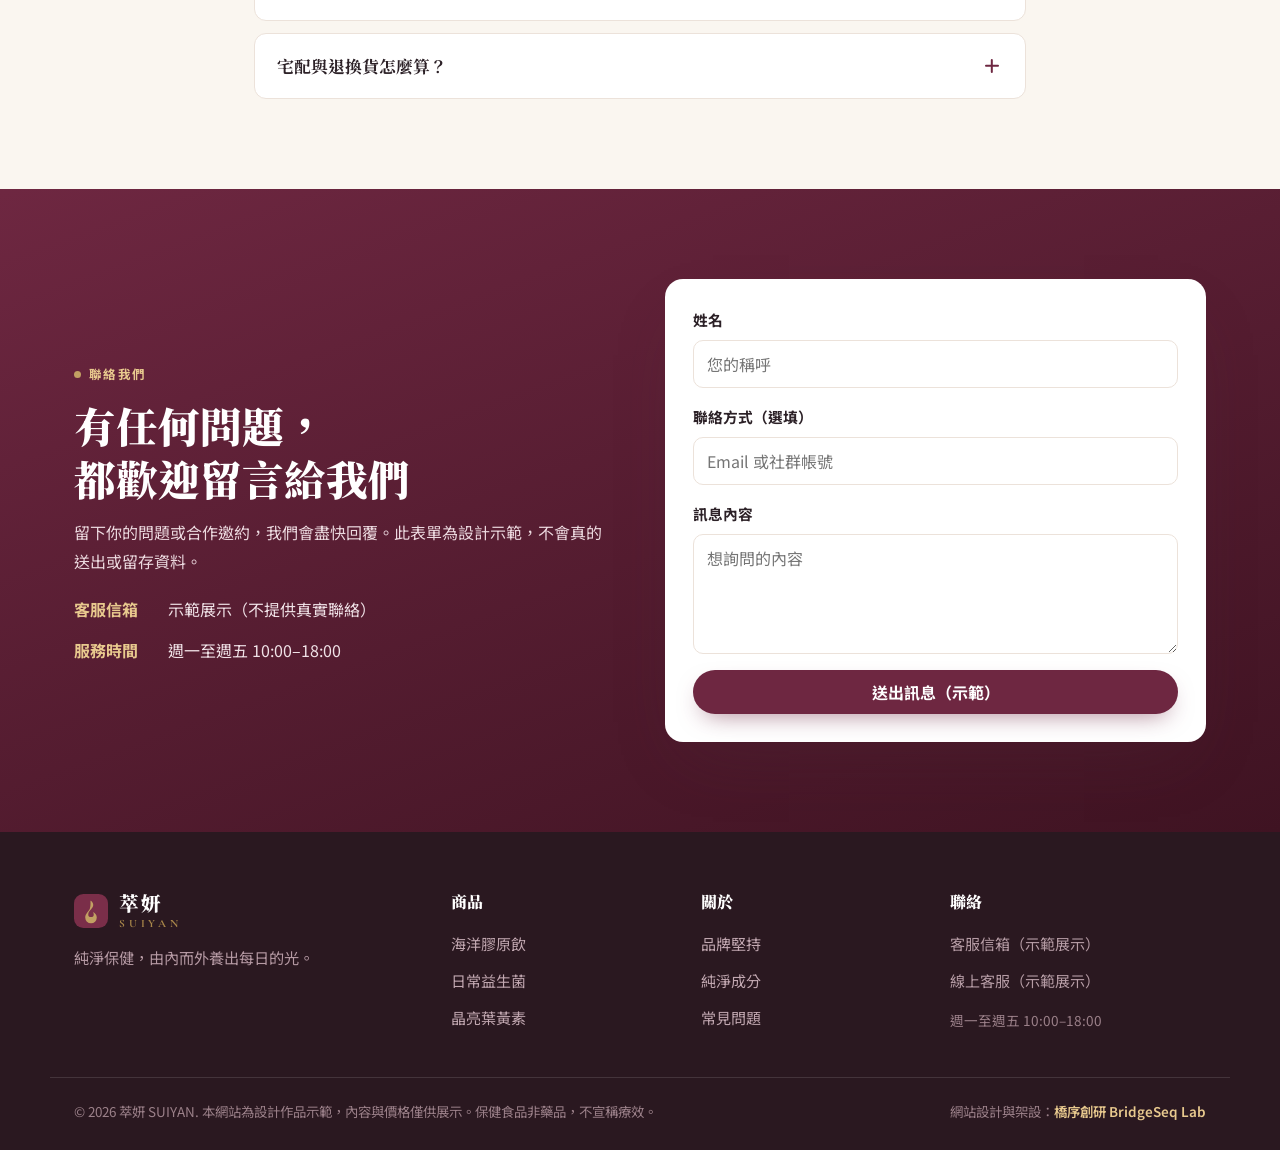
==== commit f13c6661: "規範:電腦版 Logo左+橫向導覽(覆寫漢堡置中)、新增會員中心 member.html、css cache-bust" ====
--- a/index.html
+++ b/index.html
@@ -20,7 +20,7 @@
 <link rel="preconnect" href="https://fonts.googleapis.com">
 <link rel="preconnect" href="https://fonts.gstatic.com" crossorigin>
 <link href="https://fonts.googleapis.com/css2?family=Cormorant+Garamond:wght@500;600;700&family=Noto+Serif+TC:wght@500;600;700;900&family=Noto+Sans+TC:wght@400;500;700&display=swap" rel="stylesheet">
-<link rel="stylesheet" href="./assets/style.css">
+<link rel="stylesheet" href="./assets/style.css?v=2">
 <script type="application/ld+json">
 {
   "@context":"https://schema.org",
@@ -61,7 +61,7 @@
       <a href="#reviews">使用者回饋</a>
       <a href="#faq">常見問題</a>
       <a href="#contact">聯絡我們</a>
-    </nav>
+    <a href="./member.html">會員</a></nav>
   </div>
 </header>
 
--- a/assets/style.css
+++ b/assets/style.css
@@ -305,3 +305,17 @@
 .menu.open{display:flex!important;position:fixed;inset:74px 0 auto 0;flex-direction:column;gap:0;background:var(--bg);border-bottom:1px solid var(--line);padding:10px 24px 22px;box-shadow:var(--shadow);transform:none!important;z-index:99}
 .menu.open a{padding:13px 6px;font-size:1.05rem;border-bottom:1px solid var(--line)}
 .cartbtn{margin-left:0!important}
+
+
+/* 購物車「繼續購物」外框鈕 */
+.cbtn-ghost{width:100%;margin-top:10px;display:inline-flex;align-items:center;justify-content:center;background:transparent;color:var(--c-ink);border:1px solid var(--c-line);border-radius:30px;padding:11px 20px;font-family:var(--tc);font-weight:500;font-size:.98rem;cursor:pointer;transition:.2s}
+.cbtn-ghost:hover{border-color:var(--c-accent);color:var(--c-accent)}
+
+
+/* 規範:電腦版 Logo 左 + 橫向導覽(覆寫舊「漢堡置中／Logo置中」標準 header,2026-06-26) */
+@media(min-width:861px){
+  .nav__in{justify-content:space-between!important}
+  .nav__in .brand{position:static!important;left:auto!important;transform:none!important;margin:0!important}
+  .menu{display:flex!important;flex-direction:row!important;position:static!important;inset:auto!important;transform:none!important;background:none!important;border:0!important;box-shadow:none!important;padding:0!important;margin-left:auto!important}
+  .burger{display:none!important}
+}
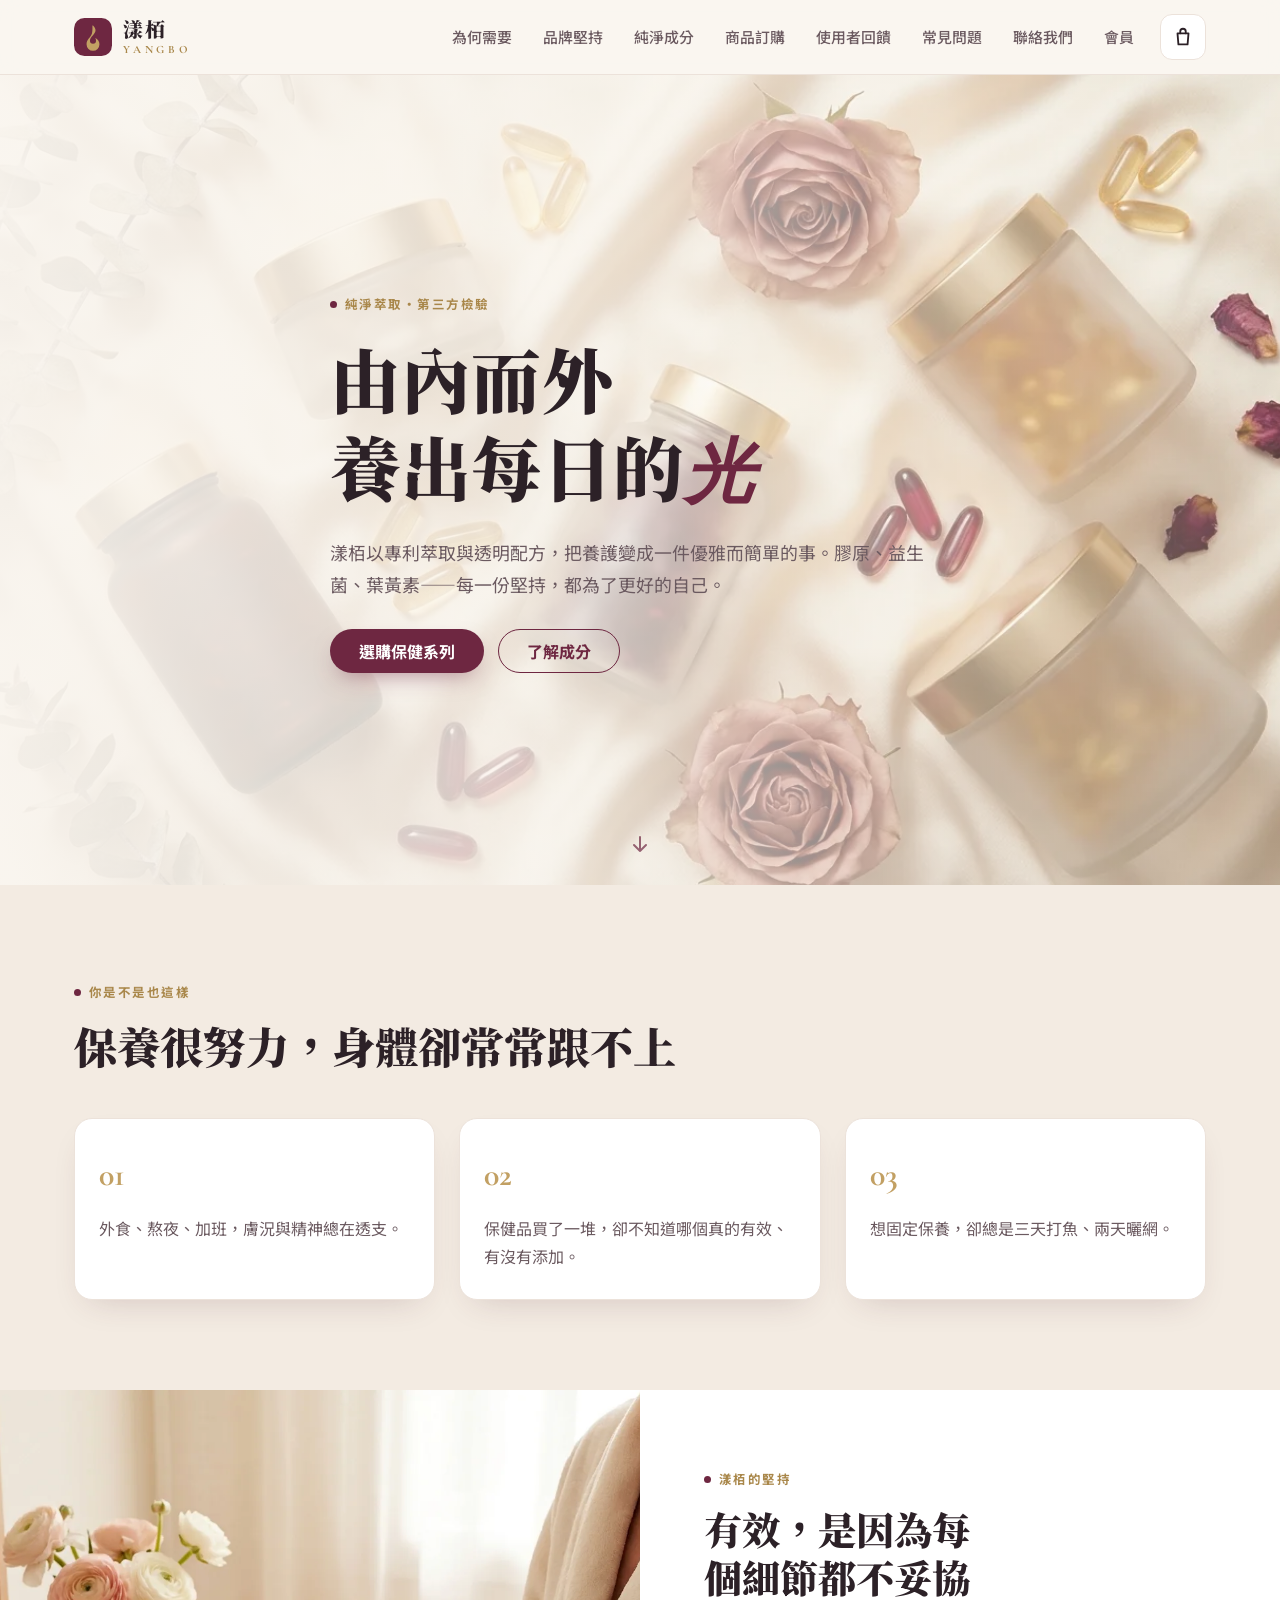
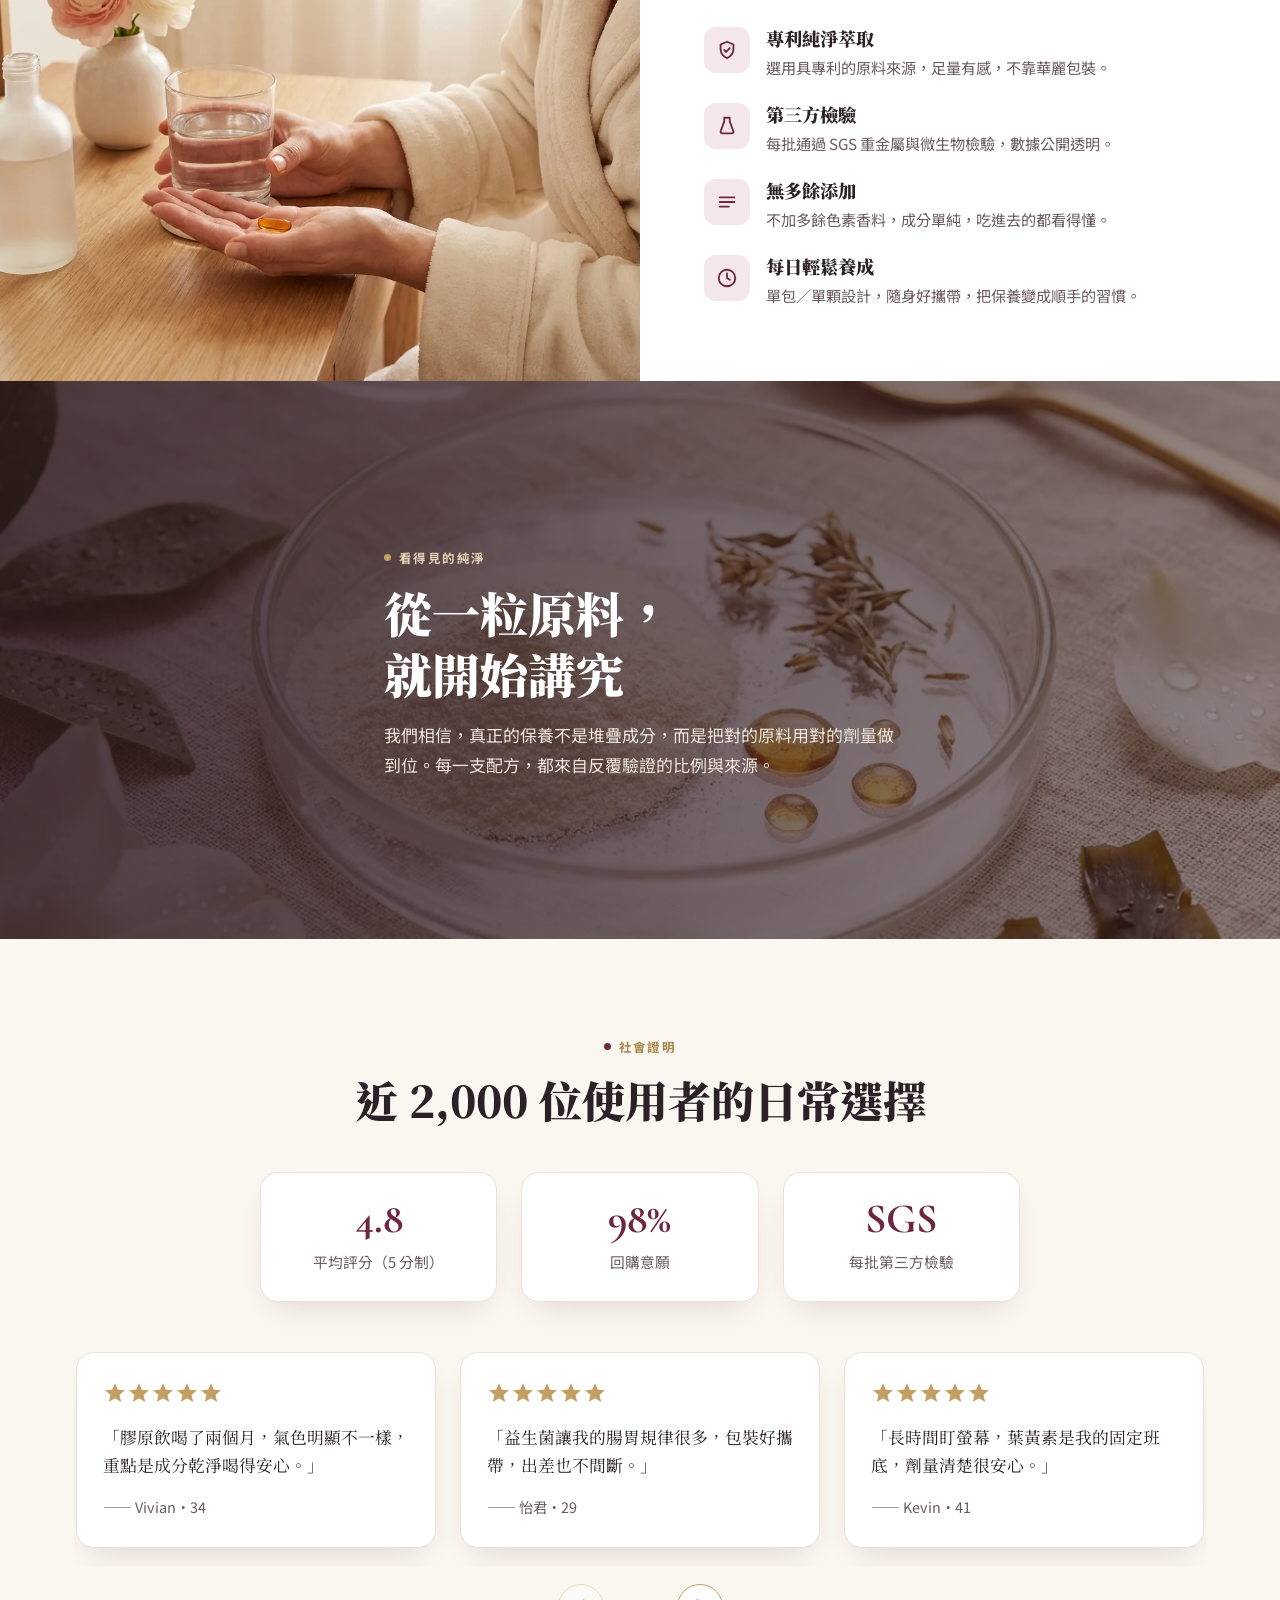
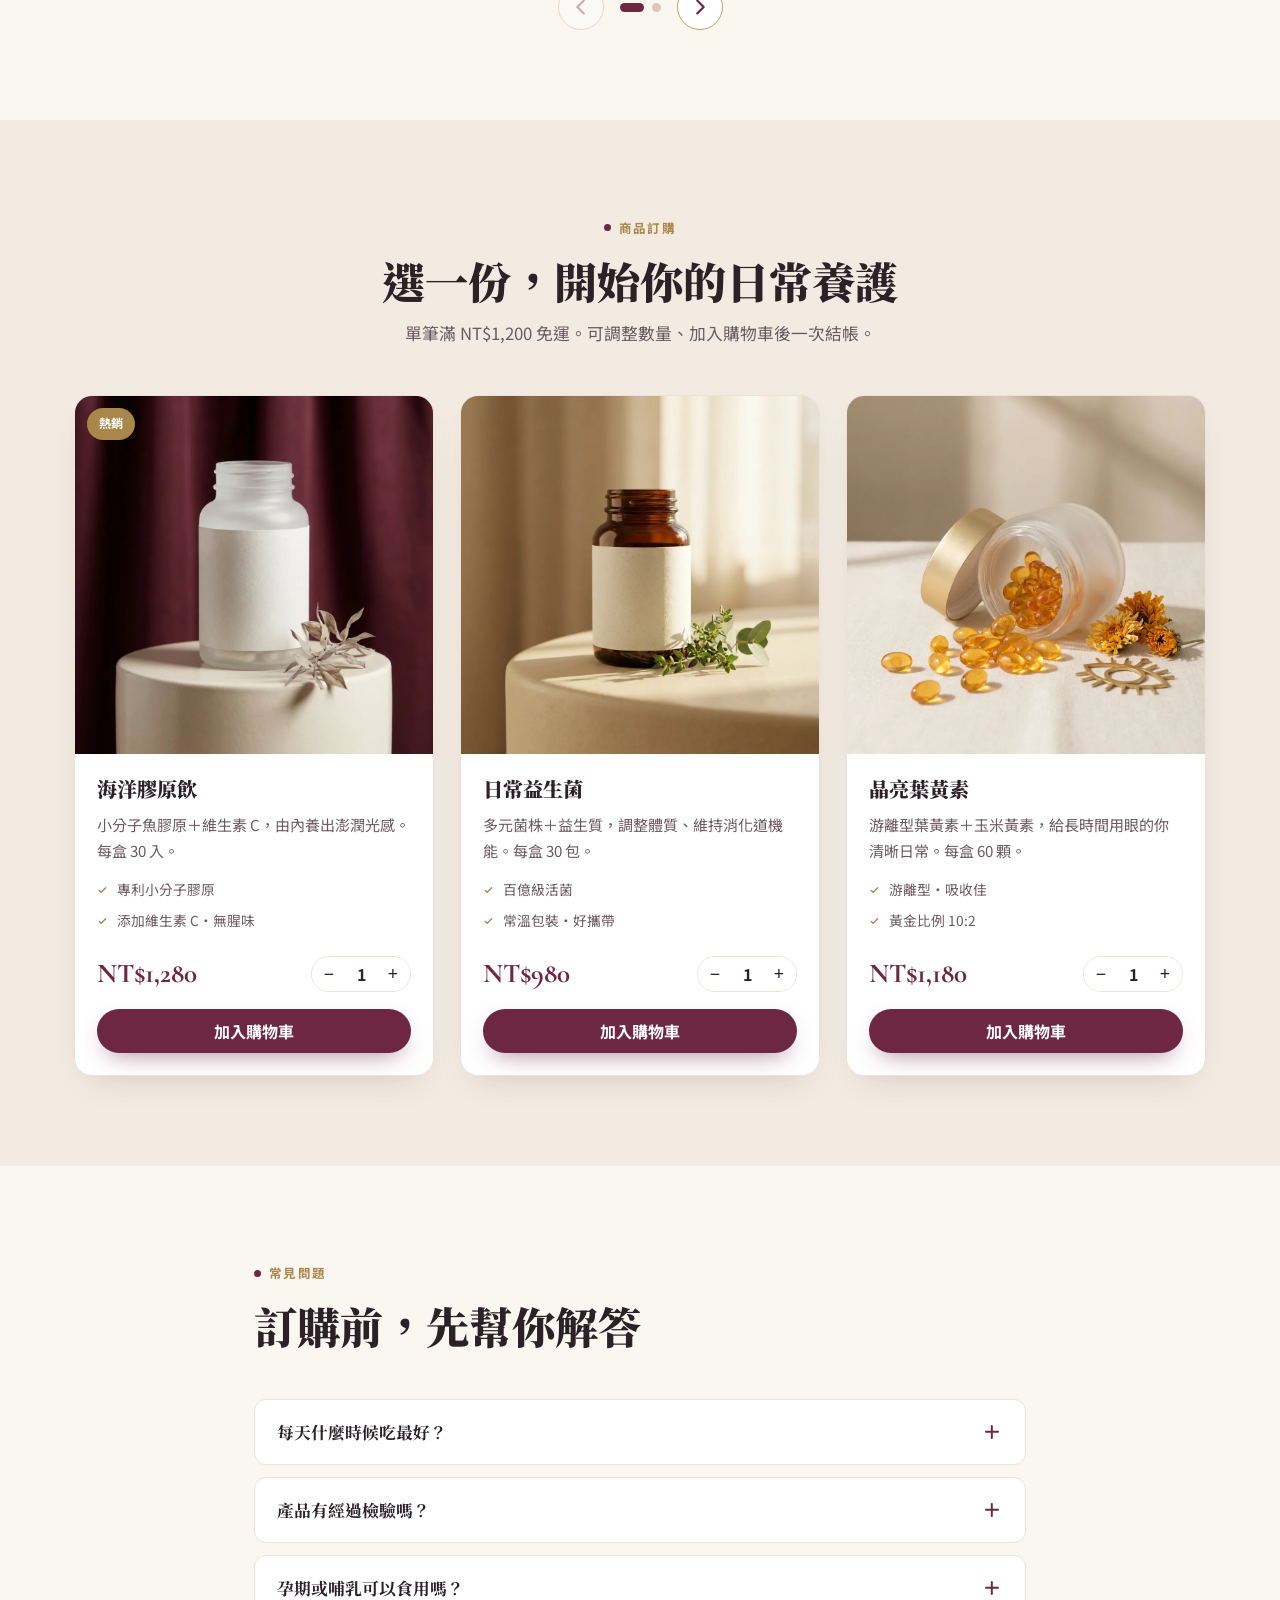
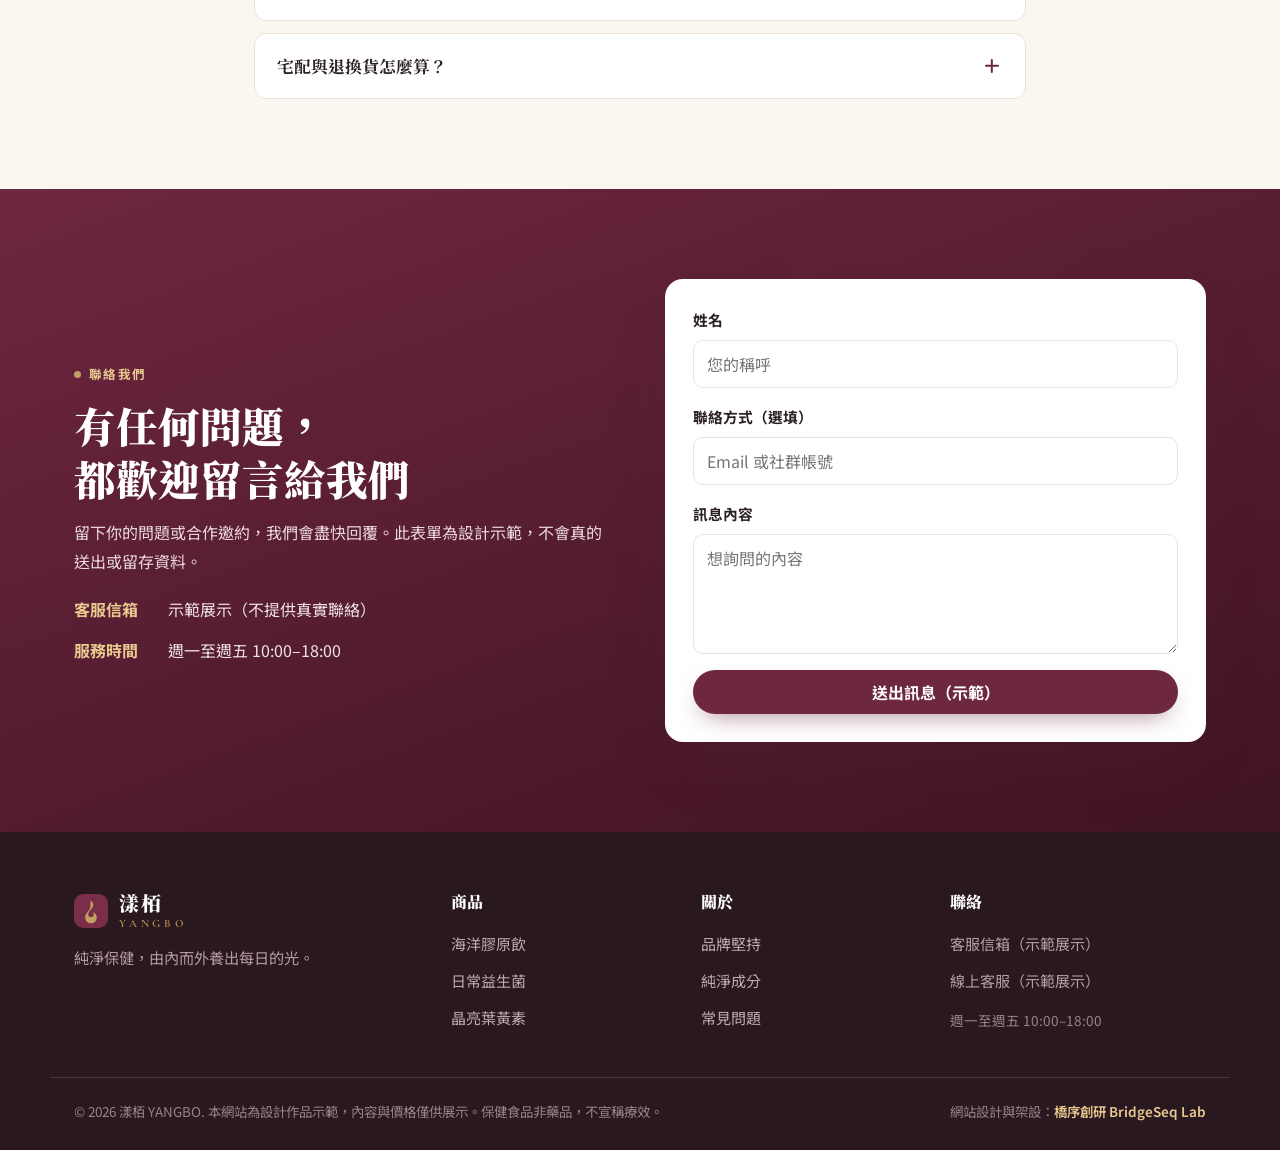
==== commit 2cdbf3ae: "fix: 補漏改名（萃妍 SUIYAN→漾栢 YANGBO） Co-Authored-By: Claude Opus 5 <noreply@anthropic.com>" ====
--- a/index.html
+++ b/index.html
@@ -3,14 +3,14 @@
 <head>
 <meta charset="UTF-8">
 <meta name="viewport" content="width=device-width, initial-scale=1">
-<title>萃妍 SUIYAN｜由內而外的純淨保健・膠原・益生菌・葉黃素</title>
-<meta name="description" content="萃妍 SUIYAN 是台灣純淨保健品牌，主打海洋膠原、日常益生菌與晶亮葉黃素。專利萃取、第三方檢驗、無多餘添加，把養護變成每日的儀式。線上訂購、宅配到府。">
+<title>漾栢 YANGBO｜由內而外的純淨保健・膠原・益生菌・葉黃素</title>
+<meta name="description" content="漾栢 YANGBO 是台灣純淨保健品牌，主打海洋膠原、日常益生菌與晶亮葉黃素。專利萃取、第三方檢驗、無多餘添加，把養護變成每日的儀式。線上訂購、宅配到府。">
 <meta name="keywords" content="保健食品,膠原蛋白,益生菌,葉黃素,養顏,保養,維他命,女性保健,台灣保健品牌">
 <link rel="canonical" href="https://izzo24.github.io/suiyan/">
 <meta property="og:type" content="website">
 <meta property="og:locale" content="zh_TW">
-<meta property="og:site_name" content="萃妍 SUIYAN">
-<meta property="og:title" content="萃妍 SUIYAN｜由內而外的純淨保健">
+<meta property="og:site_name" content="漾栢 YANGBO">
+<meta property="og:title" content="漾栢 YANGBO｜由內而外的純淨保健">
 <meta property="og:description" content="海洋膠原、日常益生菌、晶亮葉黃素。專利萃取、第三方檢驗、無多餘添加，養出每日的光。">
 <meta property="og:url" content="https://izzo24.github.io/suiyan/">
 <meta property="og:image" content="https://izzo24.github.io/suiyan/images/hero.webp">
@@ -25,9 +25,9 @@
 {
   "@context":"https://schema.org",
   "@graph":[
-    {"@type":"Organization","@id":"https://izzo24.github.io/suiyan/#org","name":"萃妍 SUIYAN","url":"https://izzo24.github.io/suiyan/","logo":"https://izzo24.github.io/suiyan/images/hero.webp","description":"台灣純淨保健品牌，膠原、益生菌、葉黃素。","areaServed":"TW"},
-    {"@type":"WebSite","@id":"https://izzo24.github.io/suiyan/#web","url":"https://izzo24.github.io/suiyan/","name":"萃妍 SUIYAN","inLanguage":"zh-Hant","publisher":{"@id":"https://izzo24.github.io/suiyan/#org"}},
-    {"@type":"Product","name":"萃妍保健系列","image":"https://izzo24.github.io/suiyan/images/p-collagen.webp","description":"海洋膠原、日常益生菌、晶亮葉黃素，專利萃取、第三方檢驗。","brand":{"@id":"https://izzo24.github.io/suiyan/#org"},"offers":{"@type":"AggregateOffer","priceCurrency":"TWD","lowPrice":"980","highPrice":"1280","offerCount":"3","availability":"https://schema.org/InStock"},"aggregateRating":{"@type":"AggregateRating","ratingValue":"4.8","reviewCount":"1924"}},
+    {"@type":"Organization","@id":"https://izzo24.github.io/suiyan/#org","name":"漾栢 YANGBO","url":"https://izzo24.github.io/suiyan/","logo":"https://izzo24.github.io/suiyan/images/hero.webp","description":"台灣純淨保健品牌，膠原、益生菌、葉黃素。","areaServed":"TW"},
+    {"@type":"WebSite","@id":"https://izzo24.github.io/suiyan/#web","url":"https://izzo24.github.io/suiyan/","name":"漾栢 YANGBO","inLanguage":"zh-Hant","publisher":{"@id":"https://izzo24.github.io/suiyan/#org"}},
+    {"@type":"Product","name":"漾栢保健系列","image":"https://izzo24.github.io/suiyan/images/p-collagen.webp","description":"海洋膠原、日常益生菌、晶亮葉黃素，專利萃取、第三方檢驗。","brand":{"@id":"https://izzo24.github.io/suiyan/#org"},"offers":{"@type":"AggregateOffer","priceCurrency":"TWD","lowPrice":"980","highPrice":"1280","offerCount":"3","availability":"https://schema.org/InStock"},"aggregateRating":{"@type":"AggregateRating","ratingValue":"4.8","reviewCount":"1924"}},
     {"@type":"FAQPage","mainEntity":[
       {"@type":"Question","name":"每天什麼時候吃最好？","acceptedAnswer":{"@type":"Answer","text":"膠原與葉黃素建議隨餐或餐後食用、吸收較佳；益生菌建議空腹或睡前。可依個人作息固定時間養成習慣。"}},
       {"@type":"Question","name":"產品有經過檢驗嗎？","acceptedAnswer":{"@type":"Answer","text":"全系列通過第三方 SGS 重金屬與微生物檢驗，並採用具專利的原料來源，成分透明。"}},
@@ -49,9 +49,9 @@
 <header class="nav" id="top">
   <div class="wrap nav__in">
     <button class="burger" id="burger" aria-label="開啟選單" aria-expanded="false" aria-controls="menu"><span></span><span></span><span></span></button>
-    <a class="brand" href="#top" aria-label="萃妍 SUIYAN 首頁">
+    <a class="brand" href="#top" aria-label="漾栢 YANGBO 首頁">
       <svg class="brand__mk" viewBox="0 0 40 40" width="38" height="38" aria-hidden="true"><rect width="40" height="40" rx="11" fill="#6e2741"/><path d="M20 8c4.5 4.4 2.4 7.6.2 9.8C18 20 16.8 21.6 16.8 24a3.2 3.2 0 006.4 0c0-1-.3-2-.9-2.9 2.7 1.1 4.5 3.6 4.5 6.6a6.8 6.8 0 11-13.6 0c0-5 4.4-7.2 5.6-11 .5-1.6.7-3.4.6-8.7z" fill="#c2a063"/></svg>
-      <span class="brand__tx"><b>萃妍</b><i>SUIYAN</i></span>
+      <span class="brand__tx"><b>漾栢</b><i>YANGBO</i></span>
     </a>
     <nav class="menu" id="menu" aria-label="主選單">
       <a href="#problem">為何需要</a>
@@ -69,11 +69,11 @@
 
   <!-- ① Hero 全圖 -->
   <section class="hero imgblock" id="hero">
-    <div class="imgblock__bg"><img src="./images/hero.webp" alt="萃妍保健品平鋪於米色絲綢上，旁有乾燥花與膠囊" width="1376" height="768" fetchpriority="high"></div>
+    <div class="imgblock__bg"><img src="./images/hero.webp" alt="漾栢保健品平鋪於米色絲綢上，旁有乾燥花與膠囊" width="1376" height="768" fetchpriority="high"></div>
     <div class="wrap hero__in">
       <span class="eyebrow"><span class="dot"></span>純淨萃取・第三方檢驗</span>
       <h1>由內而外<br>養出每日的<span class="hl">光</span></h1>
-      <p class="lede">萃妍以專利萃取與透明配方，把養護變成一件優雅而簡單的事。膠原、益生菌、葉黃素——每一份堅持，都為了更好的自己。</p>
+      <p class="lede">漾栢以專利萃取與透明配方，把養護變成一件優雅而簡單的事。膠原、益生菌、葉黃素——每一份堅持，都為了更好的自己。</p>
       <div class="hero__cta">
         <a class="btn btn--cta" href="#shop">選購保健系列</a>
         <a class="btn btn--ghost" href="#ingredient">了解成分</a>
@@ -101,7 +101,7 @@
   <section class="why imgblock imgblock--split" id="why">
     <div class="imgblock__media"><img src="./images/lifestyle.webp" alt="清晨保養儀式，手持水杯與一顆膠囊" width="1200" height="896" loading="lazy"></div>
     <div class="why__copy">
-      <span class="eyebrow eyebrow--gold"><span class="dot"></span>萃妍的堅持</span>
+      <span class="eyebrow eyebrow--gold"><span class="dot"></span>漾栢的堅持</span>
       <h2>有效，是因為每個細節都不妥協</h2>
       <div class="feats">
         <div class="feat"><span class="feat__ic"><svg viewBox="0 0 24 24" width="22" height="22" aria-hidden="true"><path d="M12 3l7 3v5c0 4.4-3 8-7 10-4-2-7-5.6-7-10V6l7-3z" fill="none" stroke="currentColor" stroke-width="2" stroke-linejoin="round"/><path d="M9 12l2 2 4-4" fill="none" stroke="currentColor" stroke-width="2" stroke-linecap="round" stroke-linejoin="round"/></svg></span><div><h3>專利純淨萃取</h3><p>選用具專利的原料來源，足量有感，不靠華麗包裝。</p></div></div>
@@ -154,7 +154,7 @@
       </header>
       <div class="shopgrid">
         <article class="shopcard">
-          <div class="shopcard__img"><img src="./images/p-collagen.webp" alt="萃妍海洋膠原飲" width="600" height="600" loading="lazy"><span class="tag tag--gold">熱銷</span></div>
+          <div class="shopcard__img"><img src="./images/p-collagen.webp" alt="漾栢海洋膠原飲" width="600" height="600" loading="lazy"><span class="tag tag--gold">熱銷</span></div>
           <div class="shopcard__body">
             <h3>海洋膠原飲</h3>
             <p>小分子魚膠原＋維生素 C，由內養出澎潤光感。每盒 30 入。</p>
@@ -167,7 +167,7 @@
           </div>
         </article>
         <article class="shopcard">
-          <div class="shopcard__img"><img src="./images/p-probiotic.webp" alt="萃妍日常益生菌" width="600" height="600" loading="lazy"></div>
+          <div class="shopcard__img"><img src="./images/p-probiotic.webp" alt="漾栢日常益生菌" width="600" height="600" loading="lazy"></div>
           <div class="shopcard__body">
             <h3>日常益生菌</h3>
             <p>多元菌株＋益生質，調整體質、維持消化道機能。每盒 30 包。</p>
@@ -180,7 +180,7 @@
           </div>
         </article>
         <article class="shopcard">
-          <div class="shopcard__img"><img src="./images/p-lutein.webp" alt="萃妍晶亮葉黃素" width="600" height="600" loading="lazy"></div>
+          <div class="shopcard__img"><img src="./images/p-lutein.webp" alt="漾栢晶亮葉黃素" width="600" height="600" loading="lazy"></div>
           <div class="shopcard__body">
             <h3>晶亮葉黃素</h3>
             <p>游離型葉黃素＋玉米黃素，給長時間用眼的你清晰日常。每盒 60 顆。</p>
@@ -238,9 +238,9 @@
 <footer class="foot">
   <div class="wrap foot__in">
     <div class="foot__brand">
-      <a class="brand brand--foot" href="#top" aria-label="萃妍 SUIYAN">
+      <a class="brand brand--foot" href="#top" aria-label="漾栢 YANGBO">
         <svg class="brand__mk" viewBox="0 0 40 40" width="34" height="34" aria-hidden="true"><rect width="40" height="40" rx="11" fill="#7a2e49"/><path d="M20 8c4.5 4.4 2.4 7.6.2 9.8C18 20 16.8 21.6 16.8 24a3.2 3.2 0 006.4 0c0-1-.3-2-.9-2.9 2.7 1.1 4.5 3.6 4.5 6.6a6.8 6.8 0 11-13.6 0c0-5 4.4-7.2 5.6-11 .5-1.6.7-3.4.6-8.7z" fill="#c2a063"/></svg>
-        <span class="brand__tx"><b>萃妍</b><i>SUIYAN</i></span>
+        <span class="brand__tx"><b>漾栢</b><i>YANGBO</i></span>
       </a>
       <p>純淨保健，由內而外養出每日的光。</p>
     </div>
@@ -249,7 +249,7 @@
     <div class="foot__col"><h4>聯絡</h4><span class="foot__static">客服信箱（示範展示）</span><span class="foot__static">線上客服（示範展示）</span><p class="foot__hours">週一至週五 10:00–18:00</p></div>
   </div>
   <div class="wrap foot__btm">
-    <small>© 2026 萃妍 SUIYAN. 本網站為設計作品示範，內容與價格僅供展示。保健食品非藥品，不宣稱療效。</small>
+    <small>© 2026 漾栢 YANGBO. 本網站為設計作品示範，內容與價格僅供展示。保健食品非藥品，不宣稱療效。</small>
     <small class="foot__credit">網站設計與架設：<a href="https://bridgeseqlab.com" target="_blank" rel="noopener">橋序創研 BridgeSeq Lab</a></small>
   </div>
 </footer>
